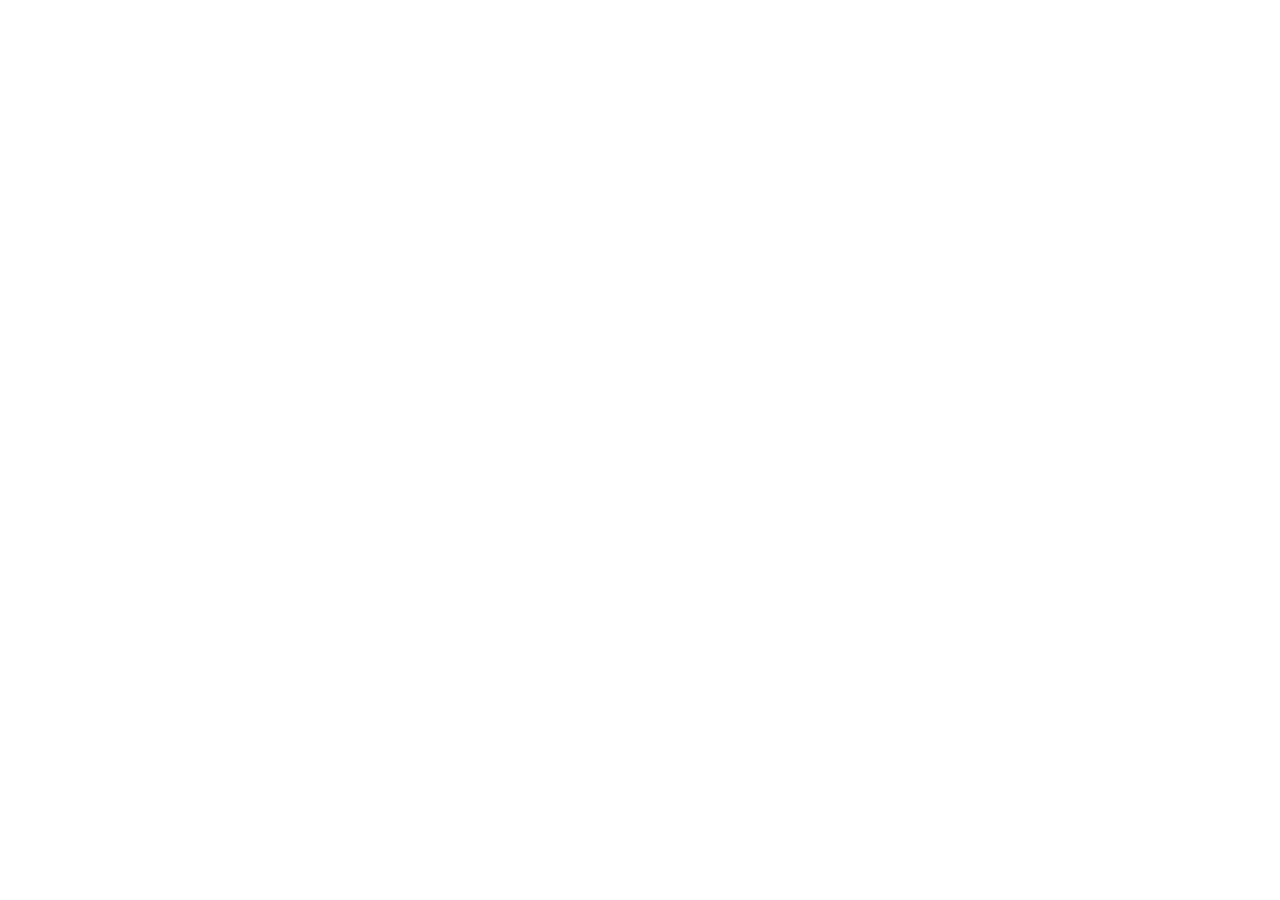
==== index.html @ 9287f6d4 "Init : création du dépôt, arborescence des fichiers et structure HTML de base" ====
<!DOCTYPE html>
<html lang="fr">

<head>
    <meta charset="UTF-8">
    <meta name="viewport" content="width=, initial-scale=1.0">
    <title>AfriConnect Summit 2026</title>
    <link rel="icon" href="images/logo1.png" type="image">
    <link rel="icon" href="images/logo1.png" type="image/png">
</head>

<body>

    <script src="js/main.js"></script>
</body>

</html>
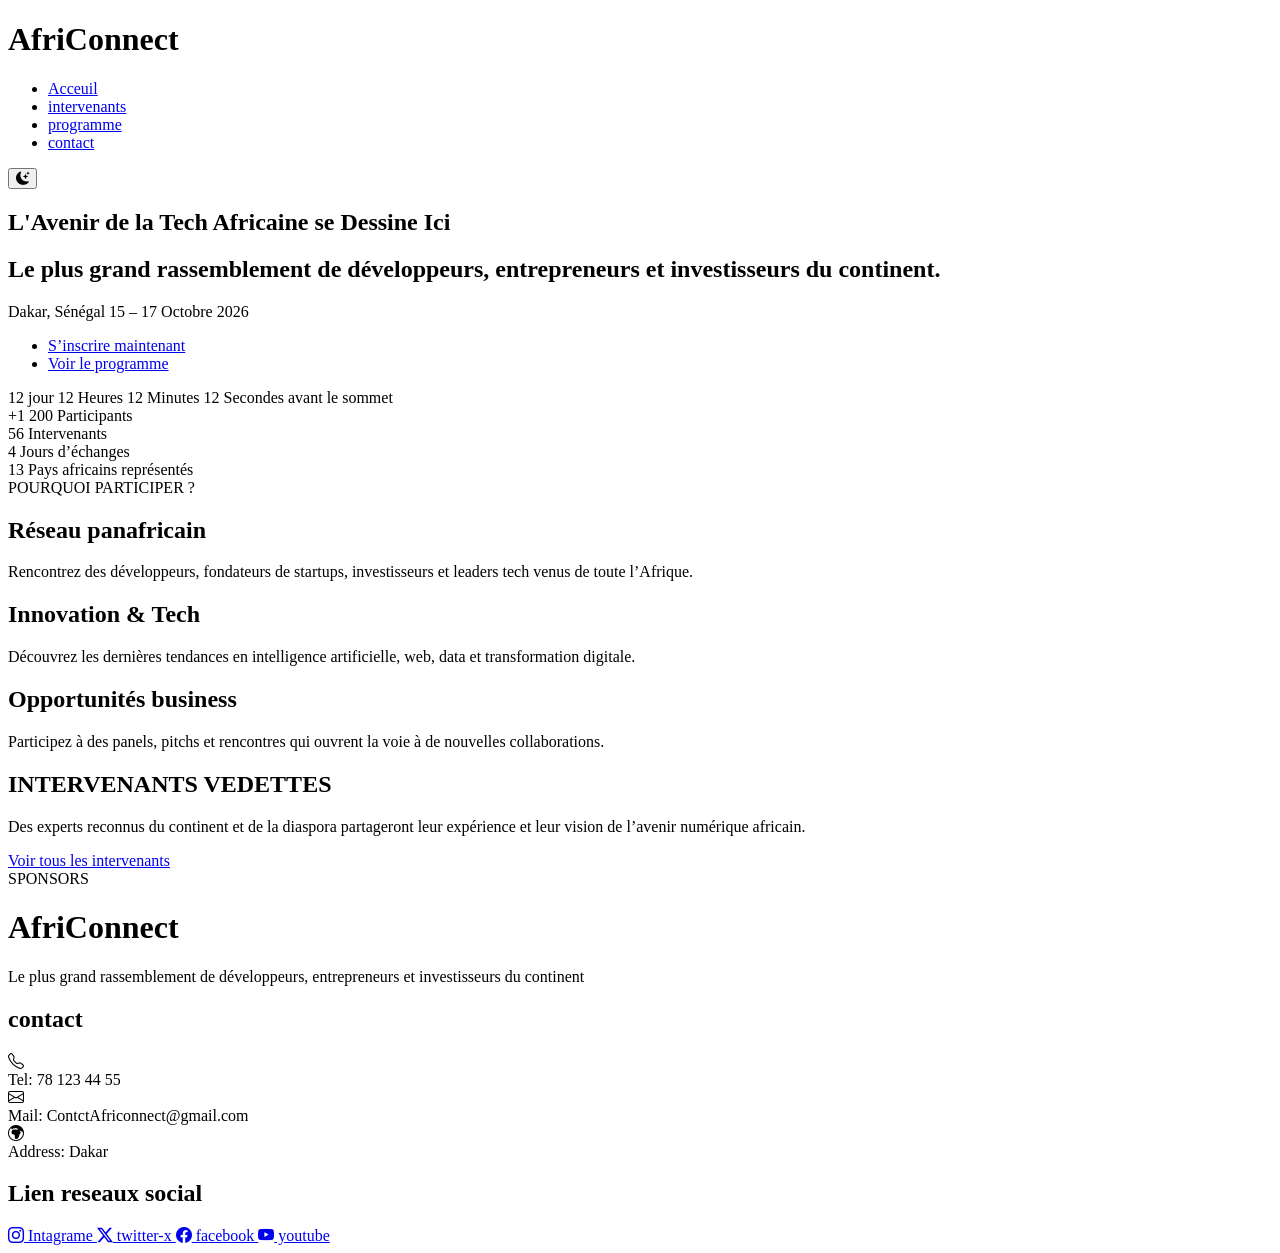
==== commit 4aa90c6f: "Message : HTML : structure complète des 5 pages avec sections et contenu texte" ====
--- a/index.html
+++ b/index.html
@@ -5,11 +5,171 @@
     <meta charset="UTF-8">
     <meta name="viewport" content="width=, initial-scale=1.0">
     <title>AfriConnect Summit 2026</title>
-    <link rel="icon" href="images/logo1.png" type="image">
+    <link rel="stylesheet" href="css/style.css" type="text/css">
     <link rel="icon" href="images/logo1.png" type="image/png">
+    <link rel="stylesheet" href="https://cdn.jsdelivr.net/npm/bootstrap-icons@1.13.1/font/bootstrap-icons.min.css">
 </head>
 
 <body>
+    <header>
+        <h1>AfriConnect</h1>
+        <nav>
+            <ul>
+                <li><a href="#">Acceuil</a></li>
+                <li><a href="intervenants.html">intervenants</a></li>
+                <li><a href="programme.html">programme</a></li>
+                <li><a href="contact.html">contact</a></li>
+            </ul>
+        </nav>
+        <button>
+            <i class="bi bi-moon-stars-fill"></i>
+        </button>
+    </header>
+
+    <main>
+        <section>
+            <h1>L'Avenir de la Tech Africaine se Dessine Ici</h1>
+            <h2>Le plus grand rassemblement de développeurs, entrepreneurs et investisseurs du continent.</h2>
+            <div>
+                <span>Dakar, Sénégal</span>
+                <span>15 – 17 Octobre 2026</span>
+            </div>
+
+            <ul>
+                <li><a href="#">S’inscrire maintenant</a></li>
+                <li><a href="programme.html">Voir le programme</a></li>
+            </ul>
+            <div>
+                <span>12</span> jour
+                <span>12</span> Heures
+                <span>12</span> Minutes
+                <span>12</span> Secondes avant le sommet
+            </div>
+
+            <div>
+                <div>
+                    <span>+1 200</span>
+                    <span>Participants</span>
+                </div>
+                <div>
+                    <span>56</span>
+                    <span>Intervenants</span>
+                </div>
+                <div>
+                    <span>4</span>
+                    <span>Jours d’échanges</span>
+                </div>
+                <div>
+                    <span>13</span>
+                    <span>Pays africains représentés</span>
+                </div>
+            </div>
+        </section>
+
+        <section>
+            <div>
+                <span>POURQUOI PARTICIPER ?</span>
+                <div>
+                    <h2>Réseau panafricain</h2>
+                    <p>
+                        Rencontrez des développeurs, fondateurs de startups, investisseurs et leaders tech venus de
+                        toute l’Afrique.
+                    </p>
+                </div>
+                <div>
+                    <h2>Innovation & Tech</h2>
+                    <p>
+                        Découvrez les dernières tendances en intelligence artificielle, web, data et transformation
+                        digitale.
+                    </p>
+                </div>
+                <div>
+                    <h2>Opportunités business</h2>
+                    <p>
+                        Participez à des panels, pitchs et rencontres qui ouvrent la voie à de nouvelles collaborations.
+                    </p>
+                </div>
+                <div>
+                    <h2>INTERVENANTS VEDETTES</h2>
+                    <p>
+                        Des experts reconnus du continent et de la diaspora partageront leur expérience et leur vision
+                        de l’avenir numérique africain.
+                    </p>
+                </div>
+            </div>
+            <a href="intervenants.html">Voir tous les intervenants</a>
+        </section>
+
+        <section>
+            <div>
+                <span>SPONSORS</span>
+                <div></div>
+                <div></div>
+                <div></div>
+            </div>
+        </section>
+    </main>
+    <footer>
+        <div>
+            <div>
+                <h1>AfriConnect</h1>
+                <p>
+                    Le plus grand rassemblement de développeurs, entrepreneurs et investisseurs du continent
+                </p>
+            </div>
+            <div>
+                <h2>contact</h2>
+                <div>
+                    <div>
+                        <i class="bi bi-telephone"></i>
+                    </div>
+                    <div>
+                        <span>Tel:</span>
+                        <span>78 123 44 55</span>
+                    </div>
+                </div>
+                <div>
+                    <div>
+                        <i class="bi bi-envelope"></i>
+                    </div>
+                    <div>
+                        <span>Mail:</span>
+                        <span>ContctAfriconnect@gmail.com</span>
+                    </div>
+                </div>
+                <div>
+                    <div>
+                        <i class="bi bi-globe-europe-africa"></i>
+                    </div>
+                    <div>
+                        <span>Address:</span>
+                        <span>Dakar</span>
+                    </div>
+                </div>
+            </div>
+            <div>
+                <h2>Lien reseaux social</h2>
+                <div>
+                    <a href="#">
+                        <i class="bi bi-instagram"></i>
+                        Intagrame
+                    </a>
+                    <a href="#">
+                        <i class="bi bi-twitter-x"></i>
+                        twitter-x
+                    </a>
+                    <a href="#">
+                        <i class="bi bi-facebook"></i>
+                        facebook
+                    </a>
+                    <a href="#">
+                        <i class="bi bi-youtube"></i>
+                        youtube
+                    </a>
+                </div>
+            </div>
+        </div>
+    </footer>
 
     <script src="js/main.js"></script>
 </body>
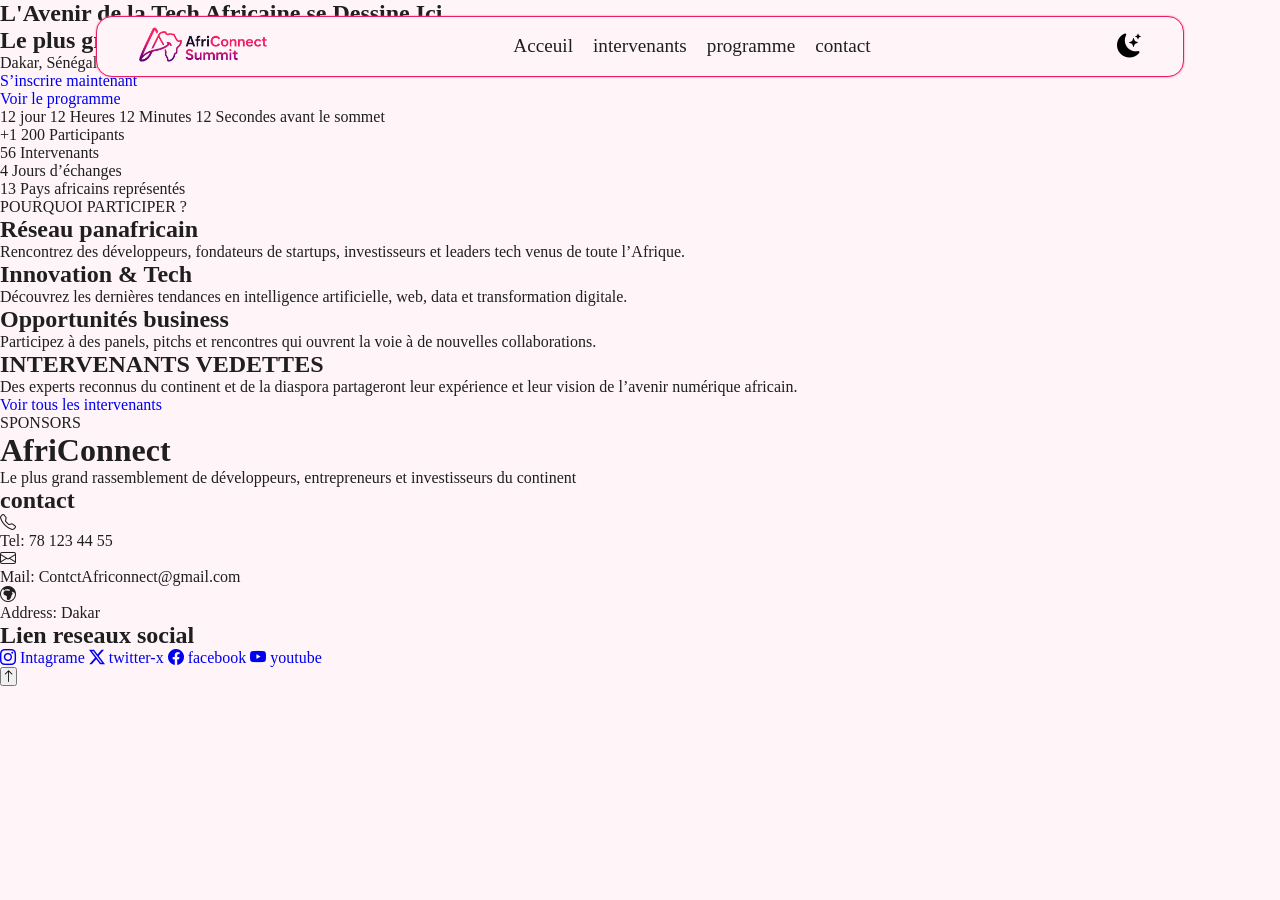
==== commit 74e3d079: "Message : CSS : variables, typographie, layout général et styles de base" ====
--- a/index.html
+++ b/index.html
@@ -12,18 +12,22 @@
 
 <body>
     <header>
-        <h1>AfriConnect</h1>
-        <nav>
-            <ul>
-                <li><a href="#">Acceuil</a></li>
-                <li><a href="intervenants.html">intervenants</a></li>
-                <li><a href="programme.html">programme</a></li>
-                <li><a href="contact.html">contact</a></li>
-            </ul>
-        </nav>
-        <button>
-            <i class="bi bi-moon-stars-fill"></i>
-        </button>
+        <div class="navbar">
+            <a href="#" class="logo">
+                <img src="image/logo1.png" alt="">
+            </a>
+            <nav class="link">
+                <ul>
+                    <li><a href="#">Acceuil</a></li>
+                    <li><a href="intervenants.html">intervenants</a></li>
+                    <li><a href="programme.html">programme</a></li>
+                    <li><a href="contact.html">contact</a></li>
+                </ul>
+            </nav>
+            <button class="brnDark">
+                <i class="bi bi-moon-stars-fill"></i>
+            </button>
+        </div>
     </header>
 
     <main>
@@ -171,6 +175,9 @@
         </div>
     </footer>
 
+    <button>
+        <i class="bi bi-arrow-up"></i>
+    </button>
     <script src="js/main.js"></script>
 </body>
 
--- a/css/style.css
+++ b/css/style.css
@@ -0,0 +1,151 @@
+@import url('https://fonts.googleapis.com/css2?family=Bebas+Neue&family=Roboto:ital,wght@0,100..900;1,100..900&display=swap');
+
+* {
+    margin: 0;
+    padding: 0;
+    box-sizing: border-box;
+}
+
+:root {
+    --font-Titel: "Roboto", sans-serif;
+
+    /* Couleurs principales */
+    --color-primary: #E91E63;
+    --color-primary-dark: #C2185B;
+    --color-primary-light: #FFE4EC;
+
+    /* Accent */
+    --color-accent: #F06292;
+
+    /* Backgrounds */
+    --bg-main: #FFF5F8;
+    --bg-card: #FFFFFF;
+
+    /* Textes */
+    --text-main: #1F1F1F;
+    --text-secondary: #6B7280;
+
+    /* UI */
+    --border-color: #E5E7EB;
+    --btn-primary: #E91E63;
+    --btn-primary-hover: #C2185B;
+
+    --gap: 20px;
+    --padding: 10px;
+    --margin: 10px;
+    --radius: 16px;
+    --radius-sm: 8px;
+    --radius-lg: 24px;
+}
+
+body {
+    background-color: var(--bg-main);
+    color: var(--text-main);
+}
+
+body.dark {
+    /* Couleurs principales */
+    --color-primary-darkMode: #FF4081;
+    --color-primary-dark-darkMode: #D81B60;
+    --color-primary-light-darkMode: #5A1E35;
+
+    /* Accent */
+    --color-accent-darkMode: #F06292;
+
+    /* Backgrounds */
+    --bg-main-darkMode: #0D0A12;
+    --bg-card-darkMode: #16121D;
+
+    /* Textes */
+    --text-main-darkMode: #F9FAFB;
+    --text-secondary-darkMode: #CBD5E1;
+
+    /* UI */
+    --border-color-darkMode: #2A2438;
+    --btn-primary-darkMode: #FF4081;
+    --btn-primary-hover-darkMode: #D81B60;
+}
+
+body.dark .navbar {
+    background-color: var(--bg-main-darkMode);
+    color: var(--text-main-darkMode);
+    border: var(--btn-primary-darkMode);
+}
+
+body.dark li a {
+    color: var(--color-primary-light);
+}
+
+body.dark h1,
+h2,
+h3,
+h4,
+h5 {
+    background-color: var(--bg-main-darkMode);
+}
+
+h1,
+h2,
+h3,
+h4,
+h5 {
+    font-family: var(--font-TitelF);
+}
+
+button {
+    cursor: pointer;
+}
+
+a {
+    text-decoration: none;
+}
+
+li {
+    list-style-type: none;
+
+}
+
+header {
+    display: flex;
+    justify-content: center;
+    align-items: center;
+}
+
+.navbar {
+    background-color: var(--bg-main);
+    display: flex;
+    justify-content: space-between;
+    align-items: center;
+    width: 85vw;
+    padding: var(--margin);
+    border-radius: var(--radius);
+    position: fixed;
+    top: 1em;
+    border: 1px solid var(--btn-primary);
+    box-shadow: 0 0 2px var(--color-accent);
+}
+
+img {
+    width: 10vw;
+}
+
+.link ul {
+    gap: var(--gap);
+    display: flex;
+}
+
+.link a {
+    font-size: 1.2em;
+    color: var(--text-main);
+}
+
+.logo {
+    margin-left: 2rem;
+}
+
+.brnDark {
+    border: none;
+    background: transparent;
+    font-size: 1.5rem;
+    margin-right: 2rem;
+}
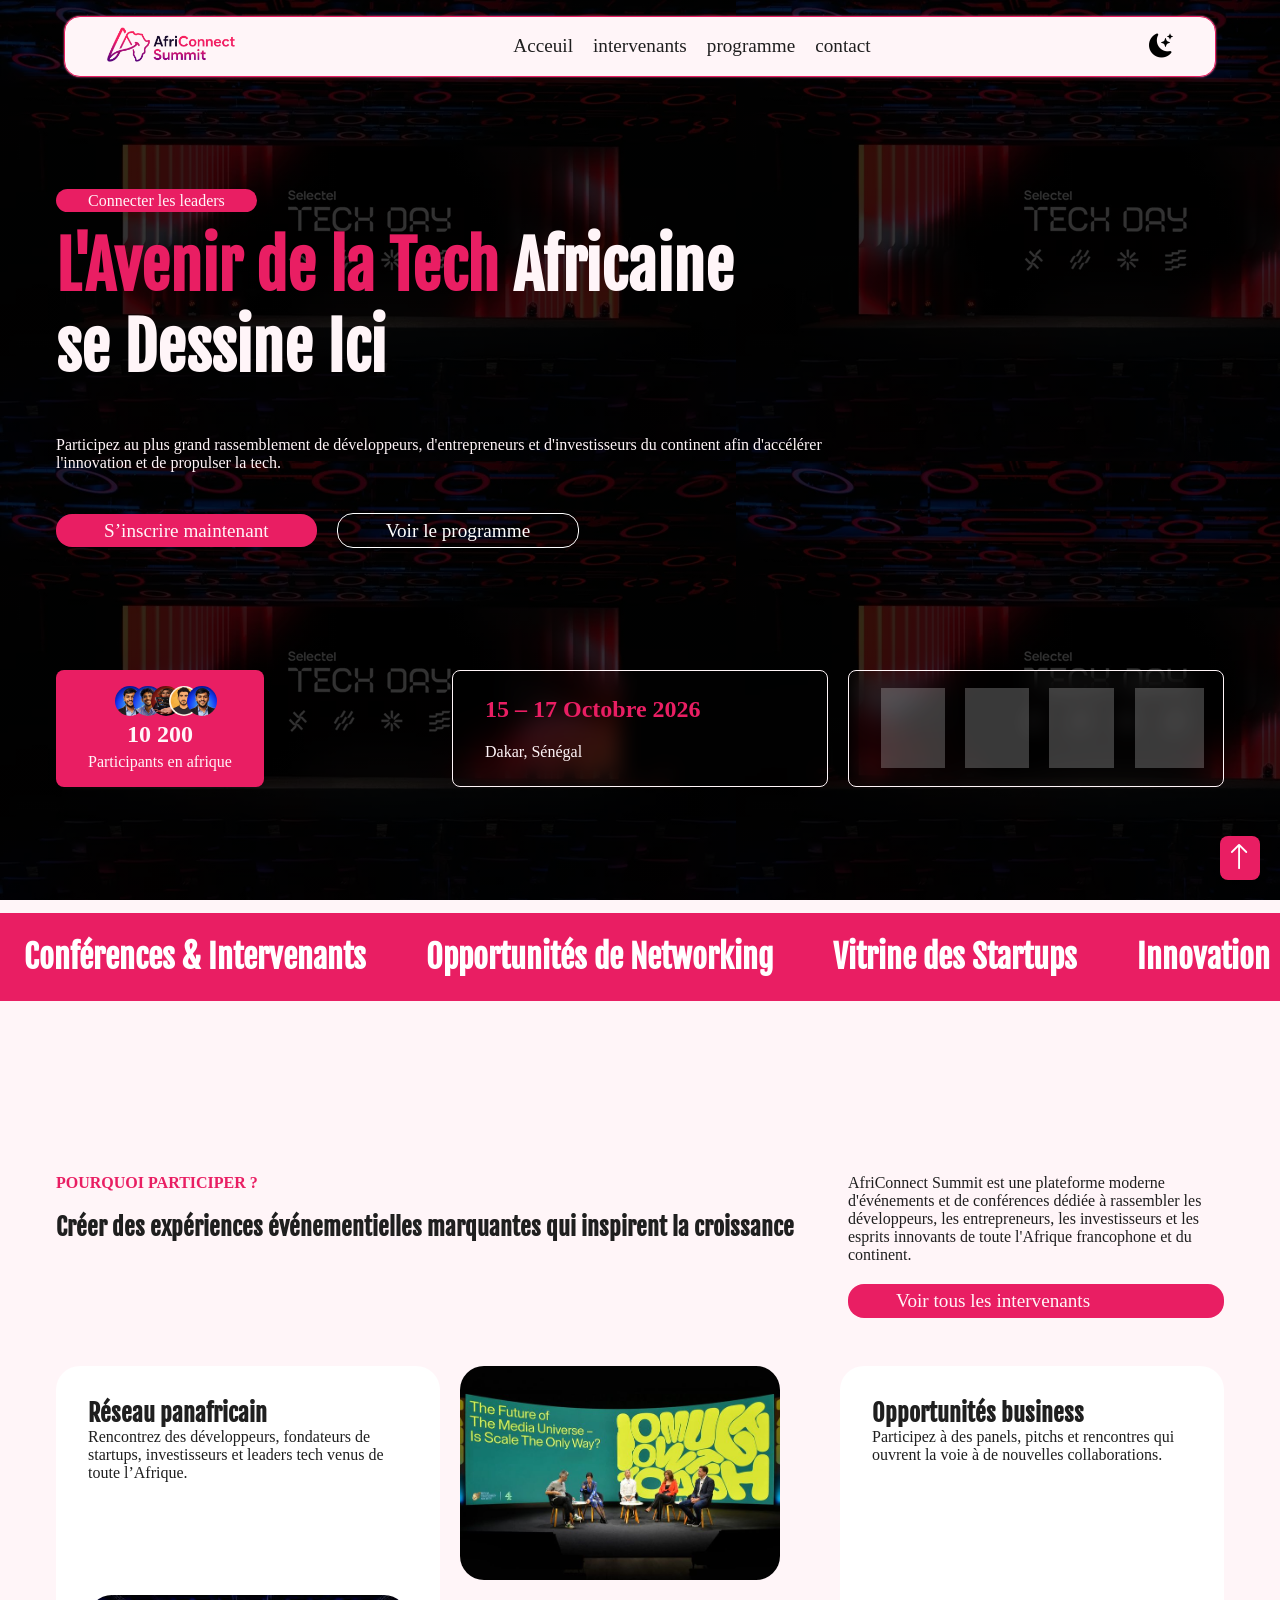
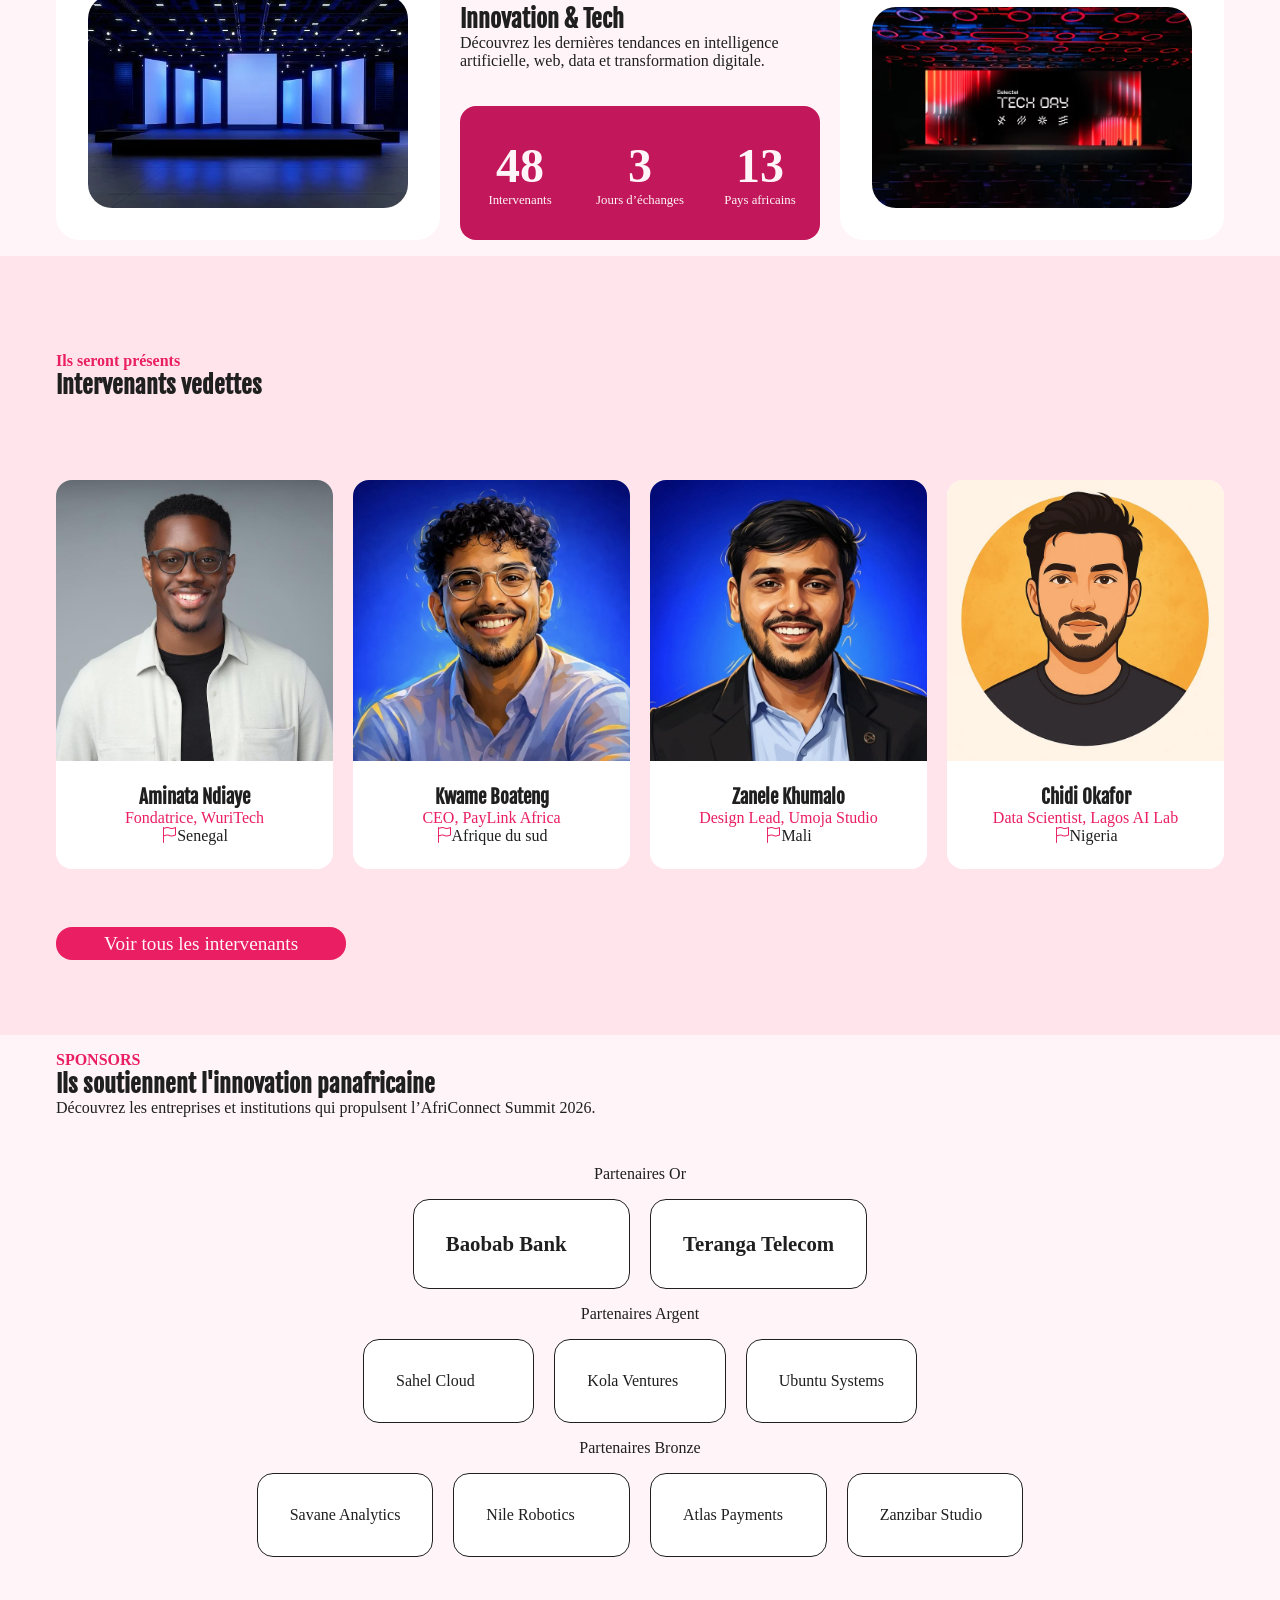
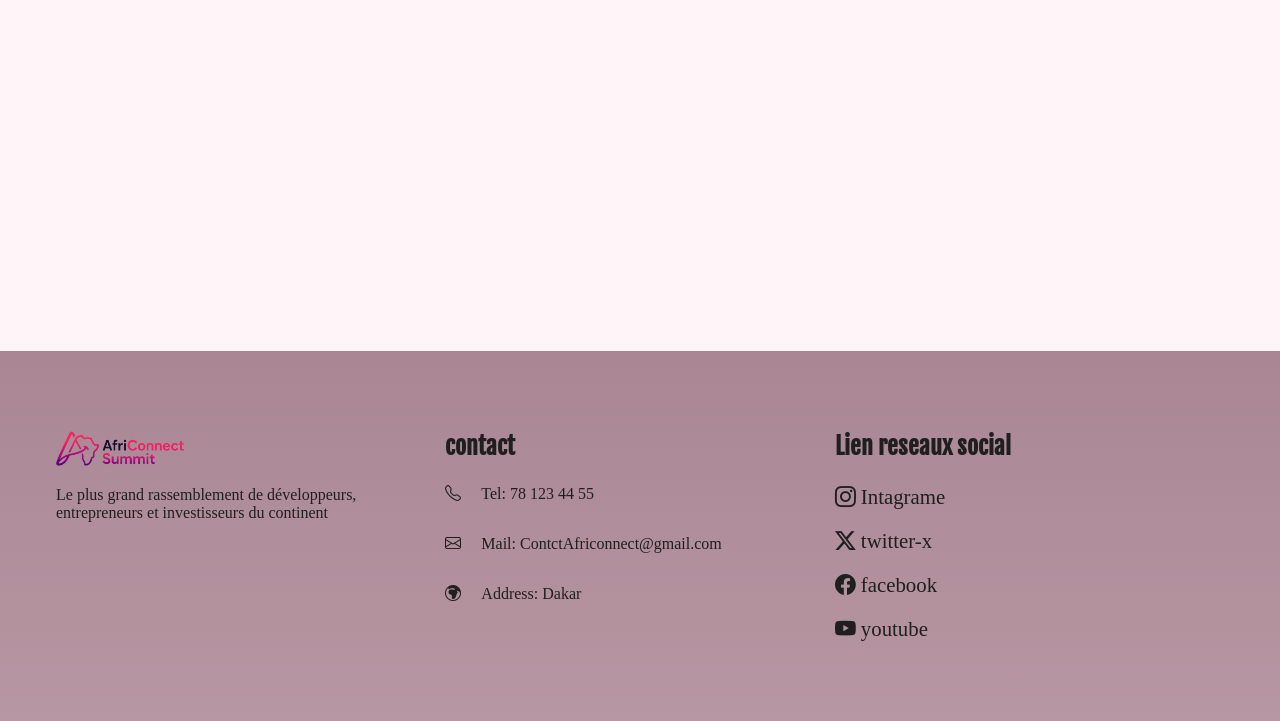
==== commit 2fe946b8: "style: intégration du design Bento Grid sur toutes les pages" ====
--- a/index.html
+++ b/index.html
@@ -31,99 +31,229 @@
     </header>
 
     <main>
+        <section class="hero container">
+            <span class="spanLeaders">Connecter les leaders</span>
+            <h1 class="heroH1"><span class="spanColors">L'Avenir de la Tech</span> Africaine <br> se Dessine Ici</h1>
+            <p>Participez au plus grand rassemblement de développeurs, d'entrepreneurs et d'investisseurs du continent
+                afin d'accélérer <br> l'innovation et de propulser la tech.</p>
+
+            <ul class="btnHero">
+                <li><a href="#" class="btnPrimary">S’inscrire maintenant</a></li>
+                <li><a href="programme.html" class="btnSecondary">Voir le programme</a></li>
+            </ul>
+
+            <div class="compteur">
+                <div class="grid1 comptRebour">
+                    <div class="grid1Span1">
+                        <span class="nbrspan1grid1">12</span>
+                        <span class="grid1spn1lett">jour</span>
+                    </div>
+                    <div class="grid1Span1">
+                        <span class="nbrspan1grid1">12</span>
+                        <span class="grid1spn1lett">Heures</span>
+                    </div>
+                    <div class="grid1Span1">
+                        <span class="nbrspan1grid1">12</span>
+                        <span class="grid1spn1lett">Minutes</span>
+                    </div>
+                    <div class="grid1Span1">
+                        <span class="nbrspan1grid1">12</span>
+                        <span class="grid1spn1lett">Secondes</span>
+                    </div>
+                </div>
+
+                <div class="grid2">
+                    <span class="grid2Span">15 – 17 Octobre 2026</span>
+                    <span>Dakar, Sénégal</span>
+                </div>
+                <div class="grid3">
+                    <div>
+                        <div class="avatar">
+                            <img src="image/avatar1.jpg" alt="avatar1">
+                            <img src="image/avatar2.png" alt="avatar2">
+                            <img src="image/avatar3.jpg" alt="avatar3">
+                            <img src="image/avatar4.webp" alt="avatar4">
+                            <img src="image/avatar1.jpg" alt="avatar1">
+                        </div>
+                        <span class="nbrParticipant">10 200</span>
+                        <span>Participants en afrique</span>
+                    </div>
+                </div>
+            </div>
+        </section>
+        <div class="marque">
+            <div>
+                <h1>Conférences & Intervenants</h1>
+                <h1>Opportunités de Networking</h1>
+                <h1>Vitrine des Startups</h1>
+                <h1>Innovation</h1>
+                <h1>Révolution Digitale</h1>
+                <h1>Partenariats</h1>
+            </div>
+        </div>
+
         <section>
-            <h1>L'Avenir de la Tech Africaine se Dessine Ici</h1>
-            <h2>Le plus grand rassemblement de développeurs, entrepreneurs et investisseurs du continent.</h2>
-            <div>
-                <span>Dakar, Sénégal</span>
-                <span>15 – 17 Octobre 2026</span>
-            </div>
-
-            <ul>
-                <li><a href="#">S’inscrire maintenant</a></li>
-                <li><a href="programme.html">Voir le programme</a></li>
-            </ul>
-            <div>
-                <span>12</span> jour
-                <span>12</span> Heures
-                <span>12</span> Minutes
-                <span>12</span> Secondes avant le sommet
-            </div>
-
-            <div>
-                <div>
-                    <span>+1 200</span>
-                    <span>Participants</span>
-                </div>
-                <div>
-                    <span>56</span>
-                    <span>Intervenants</span>
-                </div>
-                <div>
-                    <span>4</span>
-                    <span>Jours d’échanges</span>
-                </div>
-                <div>
-                    <span>13</span>
-                    <span>Pays africains représentés</span>
+            <div class="container">
+                <div class="sectionPour">
+                    <div class="gridpour1">
+                        <span>POURQUOI PARTICIPER ?</span>
+                        <h1>Créer des expériences
+                            événementielles marquantes qui inspirent la croissance</h1>
+                    </div>
+                    <div class="gridpour2">
+                        <p>AfriConnect Summit est une plateforme moderne d'événements et de conférences dédiée à
+                            rassembler
+                            les développeurs, les entrepreneurs, les investisseurs et les esprits innovants de toute
+                            l'Afrique francophone et du continent.</p>
+                        <a href="intervenants.html" class="btnPrimary">Voir tous les intervenants</a>
+                    </div>
+                </div>
+                <div class="sectionPour2">
+                    <div class="divGrir1">
+                        <div>
+                            <h2>Réseau panafricain</h2>
+                            <p>
+                                Rencontrez des développeurs, fondateurs de startups, investisseurs et leaders tech venus
+                                de
+                                toute l’Afrique.
+                            </p>
+                        </div>
+                        <img src="image/sect1.webp" alt="">
+                    </div>
+                    <div class="divGrir2">
+                        <img src="image/sect2.jpg" alt="">
+                        <div>
+                            <h2>Innovation & Tech</h2>
+                            <p>
+                                Découvrez les dernières tendances en intelligence artificielle, web, data et
+                                transformation
+                                digitale.
+                            </p>
+                        </div>
+                    </div>
+                    <div class="divGrir3">
+                        <div>
+                            <h2>Opportunités business</h2>
+                            <p>
+                                Participez à des panels, pitchs et rencontres qui ouvrent la voie à de nouvelles
+                                collaborations.
+                            </p>
+                        </div>
+                        <img src="image/heroImg.webp" alt="">
+                    </div>
+                    <div class="divGrir4">
+                        <div class="dvgrid4">
+                            <span class="dvgrid4Nbr">48</span>
+                            <span class="dvgrid4Txt">Intervenants</span>
+                        </div>
+                        <div class="dvgrid4">
+                            <span class="dvgrid4Nbr">3</span>
+                            <span class="dvgrid4Txt">Jours d’échanges</span>
+                        </div>
+                        <div class="dvgrid4">
+                            <span class="dvgrid4Nbr">13</span>
+                            <span class="dvgrid4Txt">Pays africains</span>
+                        </div>
+                    </div>
                 </div>
             </div>
         </section>
-
+        <section class="sectionmod1">
+            <div class="container">
+                <div class="sectionPresence">
+                    <span>Ils seront présents</span>
+                    <h1>Intervenants vedettes</h1>
+                    <div>
+                        <div class="sceIntervenant">
+                            <div>
+                                <img src="image/avatar5.jpg" alt="avatar3">
+                            </div>
+                            <h3>Aminata Ndiaye</h3>
+                            <p class="paraIntervene">Fondatrice, WuriTech</p>
+                            <p class="paraIntervene2"><i class="bi bi-flag paraIntervene"></i>Senegal</p>
+                        </div>
+                        <div class="sceIntervenant">
+                            <div>
+                                <img src="image/avatar2.png" alt="avatar2">
+                            </div>
+                            <h3>Kwame Boateng</h3>
+                            <p class="paraIntervene">CEO, PayLink Africa</p>
+                            <p class="paraIntervene2"><i class="bi bi-flag paraIntervene"></i>Afrique du sud</p>
+                        </div>
+                        <div class="sceIntervenant">
+                            <div>
+                                <img src="image/avatar1.jpg" alt="avatar1">
+                            </div>
+                            <h3>Zanele Khumalo</h3>
+                            <p class="paraIntervene">Design Lead, Umoja Studio</p>
+                            <p class="paraIntervenep2"><i class="bi bi-flag paraIntervene"></i>Mali</p>
+                        </div>
+                        <div class="sceIntervenant">
+                            <div>
+                                <img src="image/avatar4.webp" alt="avatar4">
+                            </div>
+                            <h3>Chidi Okafor</h3>
+                            <p class="paraIntervene">Data Scientist, Lagos AI Lab</p>
+                            <p class="paraIntervene2"><i class="bi bi-flag paraIntervene"></i>Nigeria</p>
+                        </div>
+                    </div>
+                </div>
+                <div class="btnIntervenant">
+                    <a href="intervenants.html" class="btnPrimary">Voir tous les intervenants</a>
+                </div>
+            </div>
+        </section>
         <section>
-            <div>
-                <span>POURQUOI PARTICIPER ?</span>
-                <div>
-                    <h2>Réseau panafricain</h2>
+            <div class="container">
+                <div class="sectionSponsors">
+                    <span>SPONSORS</span>
+                    <h1>Ils soutiennent l'innovation panafricaine</h1>
                     <p>
-                        Rencontrez des développeurs, fondateurs de startups, investisseurs et leaders tech venus de
-                        toute l’Afrique.
+                        Découvrez les entreprises et institutions qui propulsent l’AfriConnect Summit 2026.
                     </p>
-                </div>
-                <div>
-                    <h2>Innovation & Tech</h2>
-                    <p>
-                        Découvrez les dernières tendances en intelligence artificielle, web, data et transformation
-                        digitale.
-                    </p>
-                </div>
-                <div>
-                    <h2>Opportunités business</h2>
-                    <p>
-                        Participez à des panels, pitchs et rencontres qui ouvrent la voie à de nouvelles collaborations.
-                    </p>
-                </div>
-                <div>
-                    <h2>INTERVENANTS VEDETTES</h2>
-                    <p>
-                        Des experts reconnus du continent et de la diaspora partageront leur expérience et leur vision
-                        de l’avenir numérique africain.
-                    </p>
-                </div>
-            </div>
-            <a href="intervenants.html">Voir tous les intervenants</a>
-        </section>
-
-        <section>
-            <div>
-                <span>SPONSORS</span>
-                <div></div>
-                <div></div>
-                <div></div>
+                    <div>
+                        <div>
+                            <div class="txtPartenaire">Partenaires Or</div>
+                            <div class="gridPartenaires1">
+                                <div class="divpartenaire1"><span>Baobab Bank</span></div>
+                                <div class="divpartenaire1"><span>Teranga Telecom</span></div>
+                            </div>
+                        </div>
+                        <div>
+                            <div class="txtPartenaire">Partenaires Argent</div>
+                            <div class="gridPartenaires2">
+                                <div class="divpartenaire1"><span>Sahel Cloud</span></div>
+                                <div class="divpartenaire1"><span>Kola Ventures</span></div>
+                                <div class="divpartenaire1"><span>Ubuntu Systems</span></div>
+                            </div>
+                        </div>
+                        <div>
+                            <div class="txtPartenaire">Partenaires Bronze</div>
+                            <div class="gridPartenaires3">
+                                <div class="divpartenaire1"><span>Savane Analytics</span></div>
+                                <div class="divpartenaire1"><span>Nile Robotics</span></div>
+                                <div class="divpartenaire1"><span>Atlas Payments</span></div>
+                                <div class="divpartenaire1"><span>Zanzibar Studio</span></div>
+                            </div>
+                        </div>
+                    </div>
+                </div>
             </div>
         </section>
     </main>
     <footer>
-        <div>
-            <div>
-                <h1>AfriConnect</h1>
+        <div class="container">
+            <div class="fotterLogo">
+                <a href="#" class="logo">
+                    <img src="image/logo1.png" alt="">
+                </a>
                 <p>
                     Le plus grand rassemblement de développeurs, entrepreneurs et investisseurs du continent
                 </p>
             </div>
             <div>
                 <h2>contact</h2>
-                <div>
+                <div class="contfooter">
                     <div>
                         <i class="bi bi-telephone"></i>
                     </div>
@@ -132,7 +262,7 @@
                         <span>78 123 44 55</span>
                     </div>
                 </div>
-                <div>
+                <div class="contfooter">
                     <div>
                         <i class="bi bi-envelope"></i>
                     </div>
@@ -141,7 +271,7 @@
                         <span>ContctAfriconnect@gmail.com</span>
                     </div>
                 </div>
-                <div>
+                <div class="contfooter">
                     <div>
                         <i class="bi bi-globe-europe-africa"></i>
                     </div>
@@ -153,20 +283,20 @@
             </div>
             <div>
                 <h2>Lien reseaux social</h2>
-                <div>
-                    <a href="#">
+                <div class="linkSocial">
+                    <a href="#" class="instagram">
                         <i class="bi bi-instagram"></i>
                         Intagrame
                     </a>
-                    <a href="#">
+                    <a href="#" class="instagram">
                         <i class="bi bi-twitter-x"></i>
                         twitter-x
                     </a>
-                    <a href="#">
+                    <a href="#" class="instagram">
                         <i class="bi bi-facebook"></i>
                         facebook
                     </a>
-                    <a href="#">
+                    <a href="#" class="instagram">
                         <i class="bi bi-youtube"></i>
                         youtube
                     </a>
@@ -175,7 +305,7 @@
         </div>
     </footer>
 
-    <button>
+    <button class="btnremonte">
         <i class="bi bi-arrow-up"></i>
     </button>
     <script src="js/main.js"></script>
--- a/css/style.css
+++ b/css/style.css
@@ -1,4 +1,4 @@
-@import url('https://fonts.googleapis.com/css2?family=Bebas+Neue&family=Roboto:ital,wght@0,100..900;1,100..900&display=swap');
+@import url('https://fonts.googleapis.com/css2?family=Fjalla+One&display=swap');
 
 * {
     margin: 0;
@@ -7,7 +7,7 @@
 }
 
 :root {
-    --font-Titel: "Roboto", sans-serif;
+    --font-Titel: "Fjalla One", sans-serif;
 
     /* Couleurs principales */
     --color-primary: #E91E63;
@@ -89,7 +89,7 @@
 h3,
 h4,
 h5 {
-    font-family: var(--font-TitelF);
+    font-family: var(--font-Titel);
 }
 
 button {
@@ -102,8 +102,11 @@
 
 li {
     list-style-type: none;
-
-}
+}
+
+/* section {
+    min-height: 100vh;
+} */
 
 header {
     display: flex;
@@ -116,13 +119,14 @@
     display: flex;
     justify-content: space-between;
     align-items: center;
-    width: 85vw;
+    width: 90vw;
     padding: var(--margin);
     border-radius: var(--radius);
     position: fixed;
     top: 1em;
     border: 1px solid var(--btn-primary);
     box-shadow: 0 0 2px var(--color-accent);
+    z-index: 1000;
 }
 
 img {
@@ -148,4 +152,723 @@
     background: transparent;
     font-size: 1.5rem;
     margin-right: 2rem;
+}
+
+.container {
+    width: 100%;
+    padding-right: 3.5rem;
+    padding-left: 3.5rem;
+
+}
+
+/* hero */
+.hero {
+    min-height: 100vh;
+    background: linear-gradient(to bottom, rgba(0, 0, 0, 0.8), rgba(0, 0, 0, 0.8)), url(../image/heroImg.webp);
+    padding-top: 12rem;
+    color: var(--bg-main);
+}
+
+.spanLeaders {
+    background-color: var(--btn-primary);
+    color: var(--bg-main);
+    padding-right: 2rem;
+    padding-left: 2rem;
+    padding-top: .2rem;
+    padding-bottom: .2rem;
+    border-radius: var(--radius);
+}
+
+.spanColors {
+    color: var(--btn-primary);
+}
+
+.hero h1 {
+    font-size: 4em;
+    padding-top: 1rem;
+}
+
+.hero p {
+    /* font-size: 1.2em; */
+    padding-top: 3rem;
+    padding-bottom: 3rem;
+}
+
+.btnHero {
+    display: flex;
+    gap: var(--gap);
+    padding-bottom: 2em;
+}
+
+.btnPrimary {
+    color: var(--bg-main);
+    background-color: var(--btn-primary);
+    border-radius: var(--radius);
+    font-size: 1.2em;
+    padding-right: 3rem;
+    padding-left: 3rem;
+    padding-top: .4rem;
+    padding-bottom: .4rem;
+}
+
+.btnSecondary {
+    color: var(--bg-card);
+    border: 1px solid var(--bg-card);
+    border-radius: var(--radius);
+    font-size: 1.2em;
+    padding-right: 3rem;
+    padding-left: 3rem;
+    padding-top: .4rem;
+    padding-bottom: .4rem;
+}
+
+.compteur {
+    padding-top: 6em;
+    padding-bottom: 2em;
+    gap: var(--gap);
+    display: grid;
+    grid-template-columns: repeat(3, 1fr);
+    grid-template-areas:
+        "grid3 grid2 grid1"
+    ;
+}
+
+.grid1 {
+    grid-area: grid1;
+    display: flex;
+    align-items: center;
+
+    gap: var(--gap);
+    backdrop-filter: blur(10px);
+    border: .5px solid var(--bg-main);
+    padding-left: 2em;
+    border-radius: var(--radius-sm);
+}
+
+.grid1Span1 {
+    display: flex;
+    flex-direction: column;
+    justify-content: center;
+    align-items: center;
+    padding: 1em;
+    font-weight: bold;
+    background-color: #ffffff39;
+    border-radius: var(--radius-sm);
+    backdrop-filter: blur(30px);
+}
+
+.nbrspan1grid1 {
+    font-size: 2em;
+}
+
+.grid1spn1lett {
+    font-size: .6em;
+}
+
+.grid2 {
+    grid-area: grid2;
+    display: flex;
+    flex-direction: column;
+    justify-content: center;
+    gap: var(--gap);
+    backdrop-filter: blur(10px);
+    border: .5px solid var(--bg-main);
+    padding-left: 2em;
+    border-radius: var(--radius-sm);
+}
+
+.grid2Span {
+    font-weight: bold;
+    color: var(--btn-primary);
+    font-size: 1.5em;
+}
+
+.grid3 {
+    grid-area: grid3;
+    display: flex;
+}
+
+.grid3>div {
+    display: flex;
+    flex-direction: column;
+    align-items: center;
+    background-color: var(--color-primary);
+    border-radius: var(--radius-sm);
+    padding: 1em;
+    padding-right: 2em;
+    padding-left: 2em;
+}
+
+.avatar {
+    display: flex;
+}
+
+.avatar img {
+    width: 30px;
+    height: 30px;
+    border-radius: 50%;
+    margin-right: -12px;
+}
+
+.nbrParticipant {
+    font-weight: bold;
+    padding: 0.2em;
+    font-size: 1.5em;
+}
+
+/* =========section marque =========== */
+.marque {
+    overflow: hidden;
+    background-color: var(--btn-primary);
+    margin-top: .8em;
+    margin-bottom: .8em;
+    padding: 1.5em;
+}
+
+.marque>div {
+    display: flex;
+    gap: 60px;
+    width: max-content;
+    color: var(--bg-card);
+}
+
+/* =========section PARTICIPER=========== */
+.sectionPour span {
+    color: var(--btn-primary);
+    font-weight: bold;
+}
+
+.sectionPour {
+    display: grid;
+    gap: var(--gap);
+    padding-top: 10em;
+    grid-template-columns: repeat(3, 1fr);
+    grid-template-areas:
+        "gridpour1 gridpour1 gridpour2"
+    ;
+}
+
+.gridpour1 {
+    grid-area: gridpour1;
+    display: flex;
+    flex-direction: column;
+    gap: var(--gap);
+}
+
+.gridpour2 {
+    grid-area: gridpour2;
+    display: flex;
+    flex-direction: column;
+    gap: var(--gap);
+}
+
+.sectionPour2 {
+    display: grid;
+    margin-top: 3rem;
+    grid-template-columns: repeat(3, 1fr);
+    gap: var(--gap);
+    grid-template-areas:
+        "divGrir1 divGrir2 divGrir3"
+        "divGrir1 divGrir4 divGrir3"
+    ;
+}
+
+.divGrir1 {
+    grid-area: divGrir1;
+    background-color: var(--bg-card);
+    display: flex;
+    flex-direction: column;
+    justify-content: space-between;
+    padding: 2em;
+    border-radius: var(--radius-lg);
+}
+
+.divGrir2 {
+    grid-area: divGrir2;
+    display: flex;
+    flex-direction: column;
+    justify-content: space-between;
+}
+
+.divGrir2 p {
+    padding-bottom: 1em;
+}
+
+.divGrir2 h2 {
+    padding-top: 1em;
+}
+
+.divGrir3 {
+    grid-area: divGrir3;
+    background-color: var(--bg-card);
+    padding: 2em;
+    border-radius: var(--radius-lg);
+    display: flex;
+    flex-direction: column;
+    justify-content: space-between;
+}
+
+.divGrir4 {
+    grid-area: divGrir4;
+    display: grid;
+    grid-template-columns: repeat(3, 1fr);
+    border-radius: var(--radius);
+    background-color: var(--color-primary-dark);
+    color: var(--bg-main);
+    padding-top: 2em;
+    padding-bottom: 2em;
+}
+
+.sectionPour2 img {
+    width: 25vw;
+    border-radius: var(--radius-lg);
+}
+
+.dvgrid4 {
+    display: flex;
+    flex-direction: column;
+    justify-content: center;
+    align-items: center;
+}
+
+.dvgrid4Nbr {
+    font-weight: bold;
+    font-size: 3em;
+}
+
+.dvgrid4Txt {
+    font-size: .8em;
+}
+
+/* sectionSponsors */
+.sectionmod1 {
+    background-color: var(--color-primary-light);
+    padding-top: 1em;
+    padding-bottom: 1em;
+    margin-top: 1em;
+    margin-bottom: 1em;
+}
+
+.sectionPresence {
+    padding-top: 5em;
+}
+
+.sectionPresence span {
+    color: var(--btn-primary);
+    font-weight: bold;
+}
+
+.sectionPresence>div {
+    display: grid;
+    grid-template-columns: repeat(4, 1fr);
+    gap: var(--gap);
+    padding-top: 5em;
+}
+
+.sceIntervenant img {
+    height: 100%;
+    width: 100%;
+    object-fit: cover;
+    padding-bottom: 1.5em;
+    border-radius: var(--radius);
+}
+
+.sceIntervenant {
+    background-color: var(--bg-card);
+    border-radius: var(--radius);
+    display: flex;
+    flex-direction: column;
+    align-items: center;
+}
+
+.paraIntervene {
+    color: var(--btn-primary);
+}
+
+.paraIntervene2 {
+    padding-bottom: 1.5em;
+}
+
+.btnIntervenant {
+    /* display: flex;
+    justify-content: center; */
+    margin-top: 4em;
+    margin-bottom: 4em;
+}
+
+/* ==========sponsor============= */
+.sectionSponsors {
+    min-height: 100vh;
+}
+
+.sectionSponsors>span {
+    color: var(--btn-primary);
+    font-weight: bold;
+}
+
+.sectionSponsors>div {
+    padding-top: 2em;
+    display: flex;
+    flex-direction: column;
+    align-items: center;
+    justify-content: center;
+}
+
+.txtPartenaire {
+    text-align: center;
+    padding: 1em;
+}
+
+.gridPartenaires1 {
+    display: grid;
+    gap: var(--gap);
+    grid-template-columns: repeat(2, 1fr);
+}
+
+.gridPartenaires1 span {
+    font-size: 1.3em;
+    font-weight: bold;
+}
+
+.gridPartenaires2 {
+    display: grid;
+    gap: var(--gap);
+    grid-template-columns: repeat(3, 1fr);
+}
+
+.gridPartenaires3 {
+    display: grid;
+    gap: var(--gap);
+    grid-template-columns: repeat(4, 1fr);
+}
+
+.divpartenaire1 {
+    background-color: var(--bg-card);
+    padding: 2em;
+    border: 1px solid var(--text-main);
+    border-radius: var(--radius);
+}
+
+/* ================================
+=============intervenant=========== 
+===================================*/
+.heroInert {
+    padding-top: 12rem;
+}
+
+.heroInert h1 {
+    padding-top: 1em;
+}
+
+.btnsearch {
+    padding-bottom: 5em;
+}
+
+.btnsearch button {
+    padding: .8em;
+    border-radius: var(--radius-sm);
+    background-color: transparent;
+    color: var(--btn-primary);
+    border: 1px solid var(--btn-primary);
+    margin-top: 5em;
+}
+
+.allIntervenants {
+    display: grid;
+    grid-template-columns: repeat(3, 1fr);
+    gap: var(--gap);
+    padding-bottom: 4em;
+}
+
+/* ======================================
+===========page contact==================
+========================================= */
+.heroConatact {
+    padding-top: 12rem;
+    /* border-bottom: 2px solid var(--text-main); */
+    padding-bottom: 5em;
+}
+
+.sectionContact {
+    display: grid;
+    grid-template-columns: repeat(2, 1fr);
+    gap: 3em;
+    min-height: 100vh;
+    padding-top: 5em;
+    padding-bottom: 10em;
+}
+
+.heroConatact h1 {
+    padding-top: 1em;
+}
+
+.sectContact {
+    display: flex;
+    flex-direction: column;
+}
+
+input,
+select {
+    padding: 0.5em;
+    font-size: 1em;
+    outline: none;
+    border-radius: var(--radius-sm);
+    border: 1px solid var(--btn-primary);
+}
+
+textarea {
+    padding: 0.5em;
+    font-size: 1em;
+    height: 20vh;
+    border-radius: var(--radius-sm);
+    border: 1px solid var(--btn-primary);
+}
+
+form {
+    /* padding-top: 1em; */
+    background-color: var(--bg-card);
+    padding: 2em;
+    border-radius: var(--radius);
+}
+
+label {
+    padding-bottom: 0.5em;
+    padding-top: 1em;
+}
+
+.btnSendInscription button {
+    margin-top: 1em;
+    padding: 1em;
+    width: 100%;
+    border-radius: var(--radius);
+    color: var(--bg-card);
+    font-weight: bold;
+    background-color: var(--text-main);
+    border: none;
+}
+
+.adr {
+    display: flex;
+    align-items: center;
+    gap: var(--gap);
+}
+
+.adr i {
+    font-size: 1.5em;
+    color: var(--color-accent);
+    background-color: var(--bg-card);
+    padding: .5rem;
+    border-radius: var(--radius-sm);
+}
+
+.adr strong {
+    font-size: 1.4em;
+}
+
+.parAdr {
+    display: flex;
+    flex-direction: column;
+    justify-content: space-between;
+}
+
+iframe {
+    border-radius: var(--radius-sm);
+}
+
+.faq h2 {
+    padding-bottom: 1em;
+}
+
+.faq {
+    padding-bottom: 4em;
+}
+
+/* ===============================
+==============programe============
+================================== */
+.heroProg {
+    padding-top: 12rem;
+    padding-bottom: 5em;
+}
+
+.heroProg>h1 {
+    padding-top: 1em;
+}
+
+.btnpro>button {
+    background-color: transparent;
+    border-radius: var(--radius);
+    font-weight: bold;
+    border: 1px solid gray;
+    padding-top: .7em;
+    padding-bottom: .7em;
+    padding-right: 3em;
+    padding-left: 3em;
+}
+
+.sectionThema {
+    display: flex;
+    flex-direction: column;
+    justify-content: center;
+    min-height: 100vh;
+    padding-bottom: 4rem;
+}
+
+.sectionThema>span {
+    color: var(--btn-primary);
+    font-weight: bold;
+    padding-bottom: 3rem;
+}
+
+.sectionThema>div {
+    display: grid;
+    grid-template-columns: repeat(3, 1fr);
+    gap: var(--gap);
+    grid-template-areas:
+        "gridThem1 gridThem1 gridThem2"
+        "gridThem3 gridThem4 gridThem4"
+    ;
+}
+
+.gridThem1 {
+    grid-area: gridThem1;
+    background-color: var(--bg-card);
+    border-radius: var(--radius);
+    padding: 3em;
+}
+
+.gridThem2 {
+    grid-area: gridThem2;
+    background-color: var(--bg-card);
+    border-radius: var(--radius);
+    padding: 3em;
+}
+
+.gridThem3 {
+    grid-area: gridThem3;
+    background-color: var(--bg-card);
+    border-radius: var(--radius);
+    padding: 3em;
+}
+
+.gridThem4 {
+    grid-area: gridThem4;
+    background-color: var(--bg-card);
+    border-radius: var(--radius);
+    padding: 3em;
+}
+
+.gridThem>h2 {
+    padding-top: 1em;
+    padding-bottom: 1em;
+}
+
+.iconethema {
+    font-size: 2em;
+    padding: .5rem;
+    color: var(--text);
+    border-radius: var(--radius-sm);
+    background: linear-gradient(to bottom, #c2185c61, #c2185caf);
+}
+.tab{
+    min-height: 100vh;
+    padding-top: 3em;
+}
+table{
+    width: 100%;
+    height: 100%;
+    box-shadow: 0 0 5px #0D0A12;
+    border-collapse: collapse;
+
+}
+table thead{
+    background-color: var(--color-accent);
+}
+table thead th{
+    padding-top:1em;
+    padding-bottom:1em ;
+    padding-left: 2em;
+    text-align: left;
+    font-weight: bold;
+    color: var(--bg-card);
+    font-size: larger;
+}
+
+table tbody td{
+    padding: 2em;
+    font-weight: bold;
+}
+
+.tr1{
+    background-color: #f0629129;
+}
+.tr2{
+    background-color: #f06291a6;
+}
+
+
+
+
+
+
+
+
+
+
+
+
+
+
+
+/* =============footer ============ */
+footer {
+    background: linear-gradient(to bottom, #5a1e3584, #5a1e3570);
+    padding-top: 5em;
+    padding-bottom: 5em;
+}
+
+footer>div {
+    display: grid;
+    grid-template-columns: repeat(3, 1fr);
+}
+
+footer h2 {
+    padding-bottom: 1em;
+}
+
+.fotterLogo a {
+    margin-left: 0;
+}
+
+.fotterLogo p {
+    margin-top: 1em;
+}
+
+.linkSocial {
+    display: flex;
+    flex-direction: column;
+    gap: var(--gap);
+}
+
+.contfooter {
+    display: flex;
+    padding-bottom: 2em;
+    gap: var(--gap);
+}
+
+.instagram {
+    color: var(--text-main);
+    font-size: 1.3em;
+}
+
+.btnremonte {
+    background-color: var(--btn-primary);
+    border-radius: var(--radius-sm);
+    padding: .2em;
+    color: var(--bg-card);
+    border: none;
+    font-size: 1.8em;
+    position: fixed;
+    bottom: 20px;
+    right: 20px;
 }
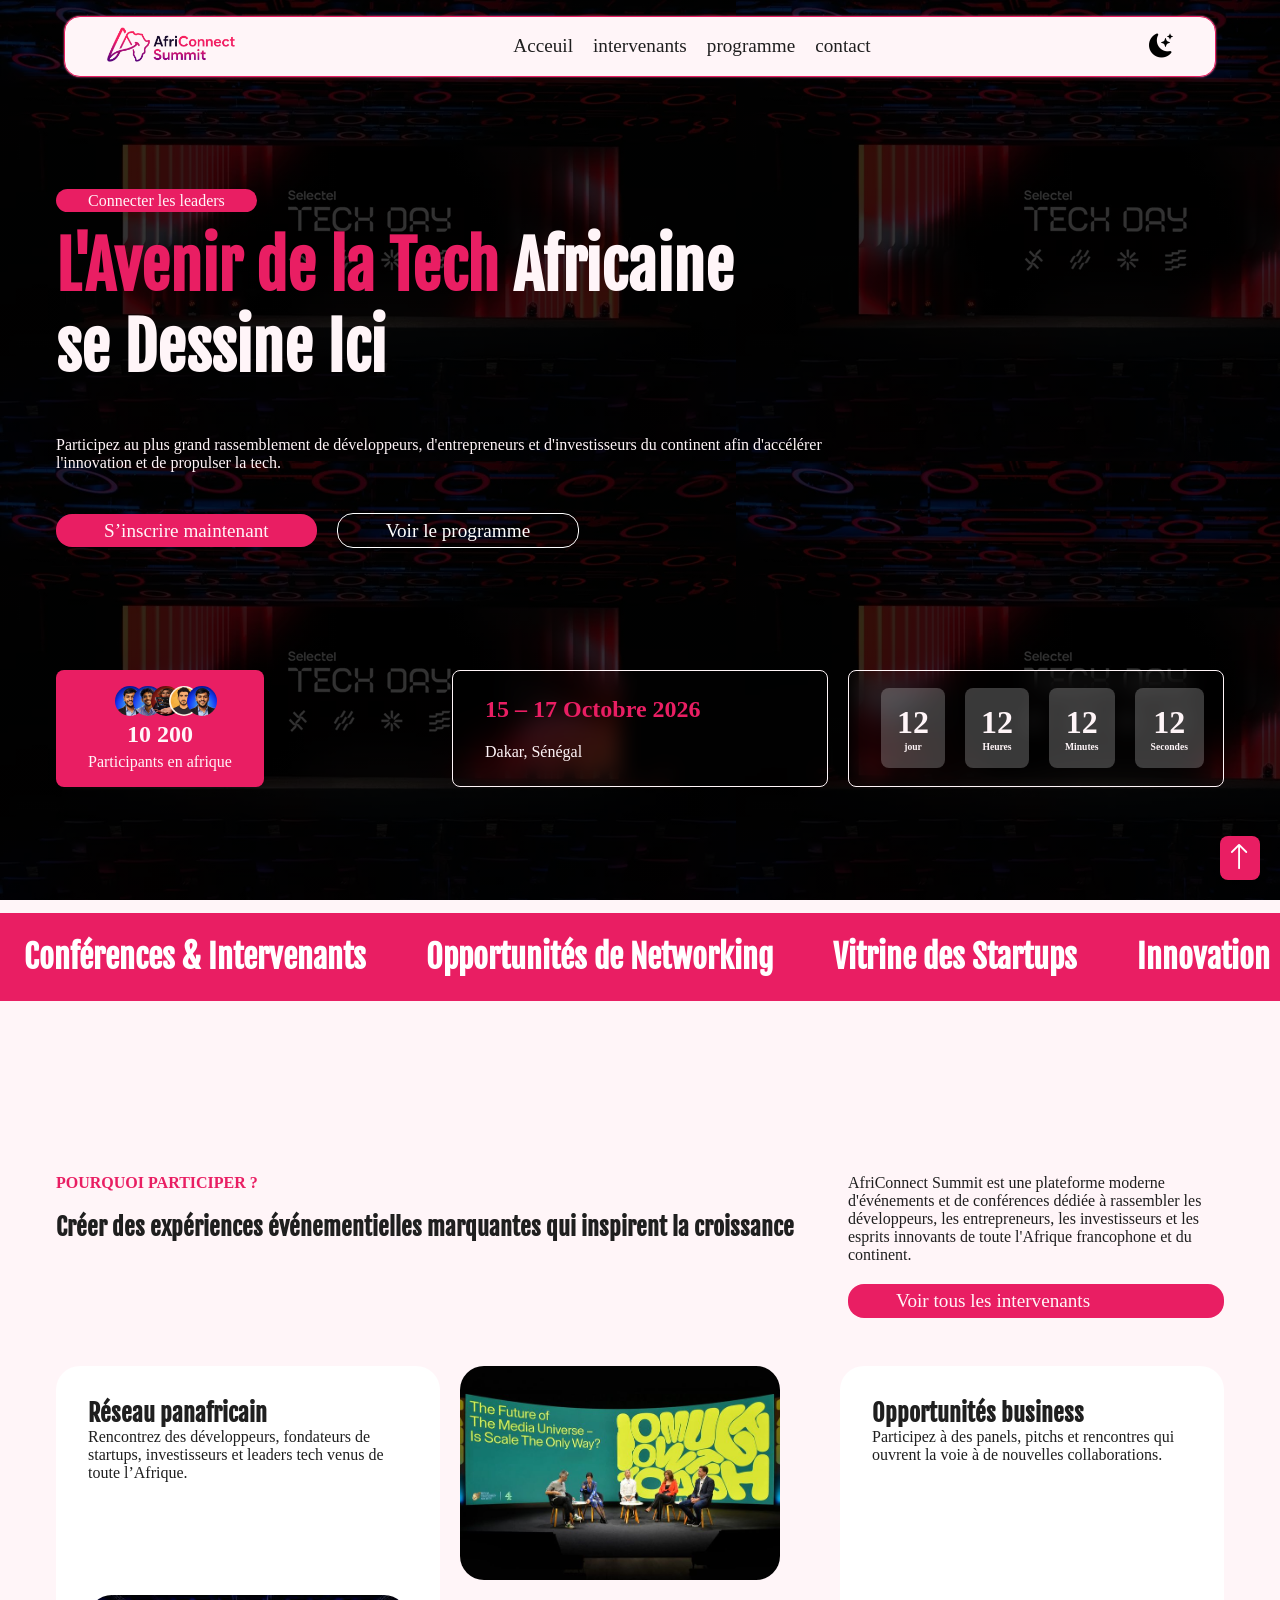
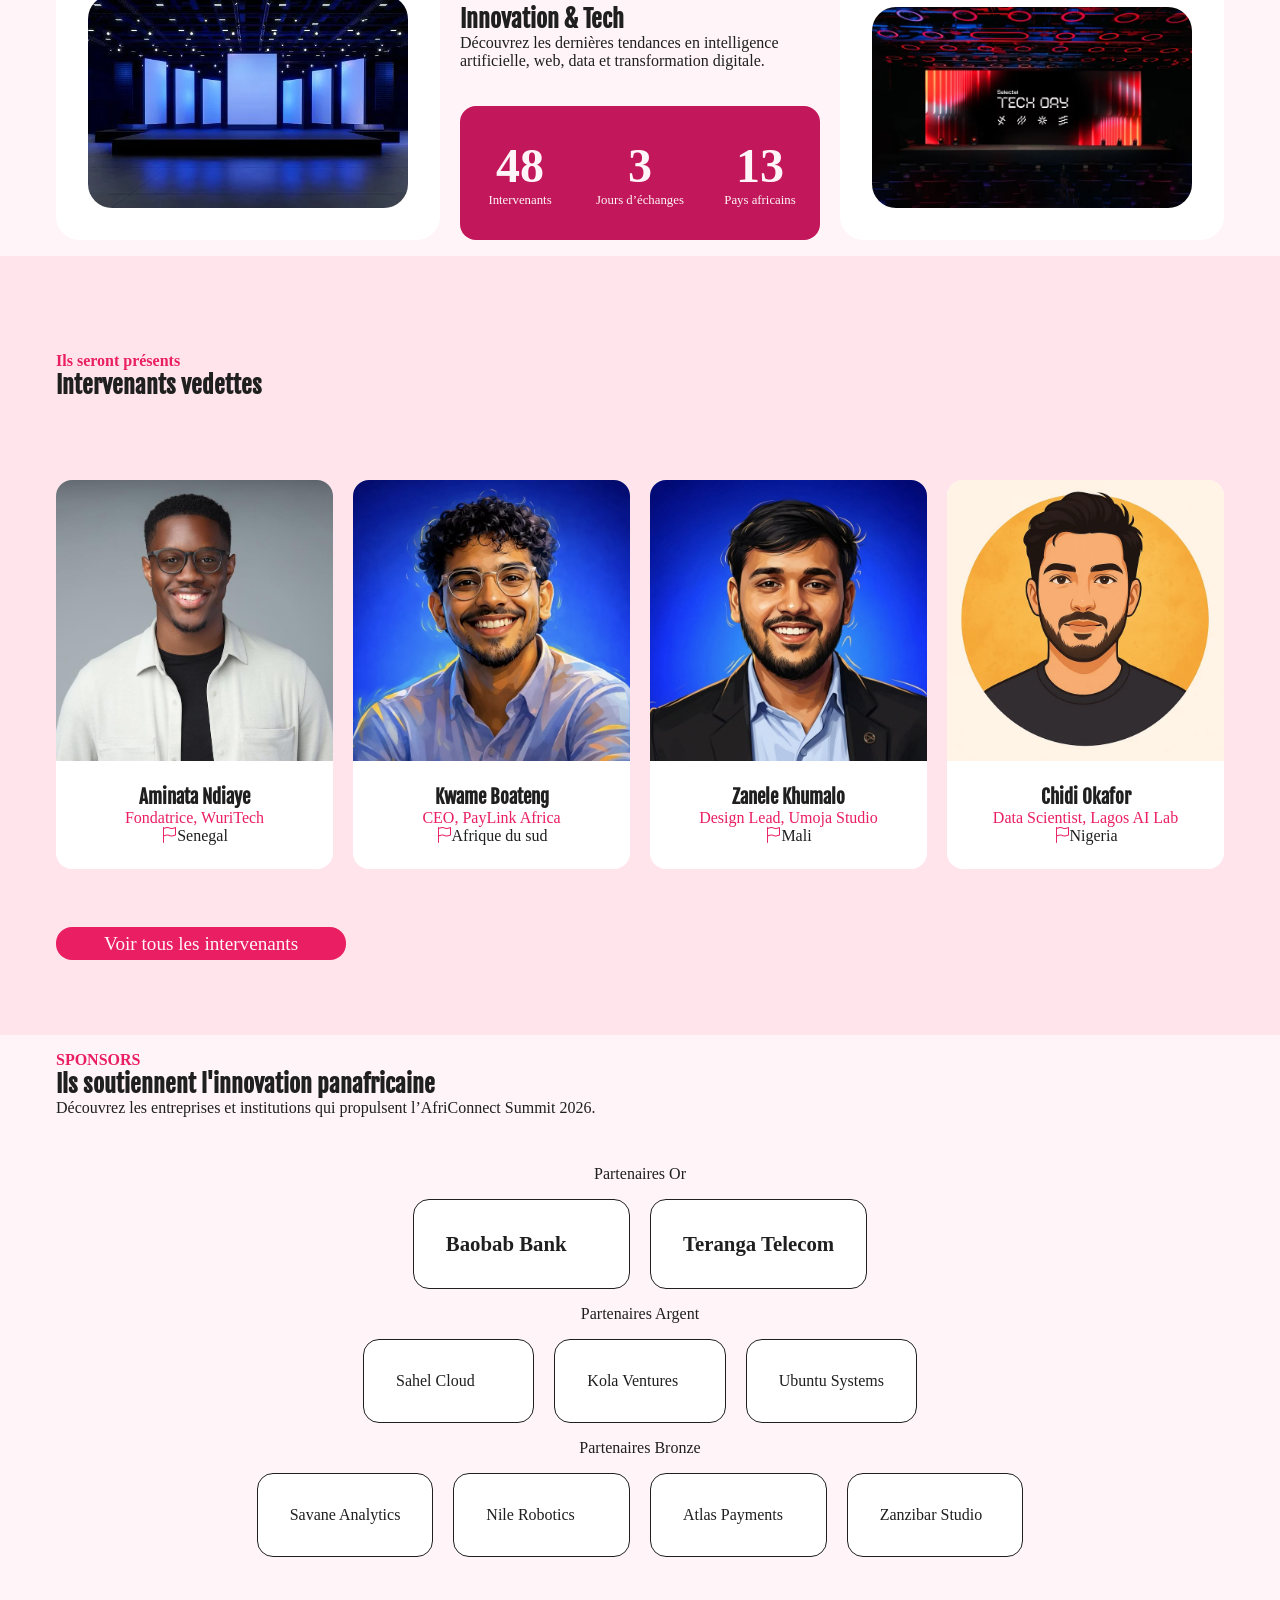
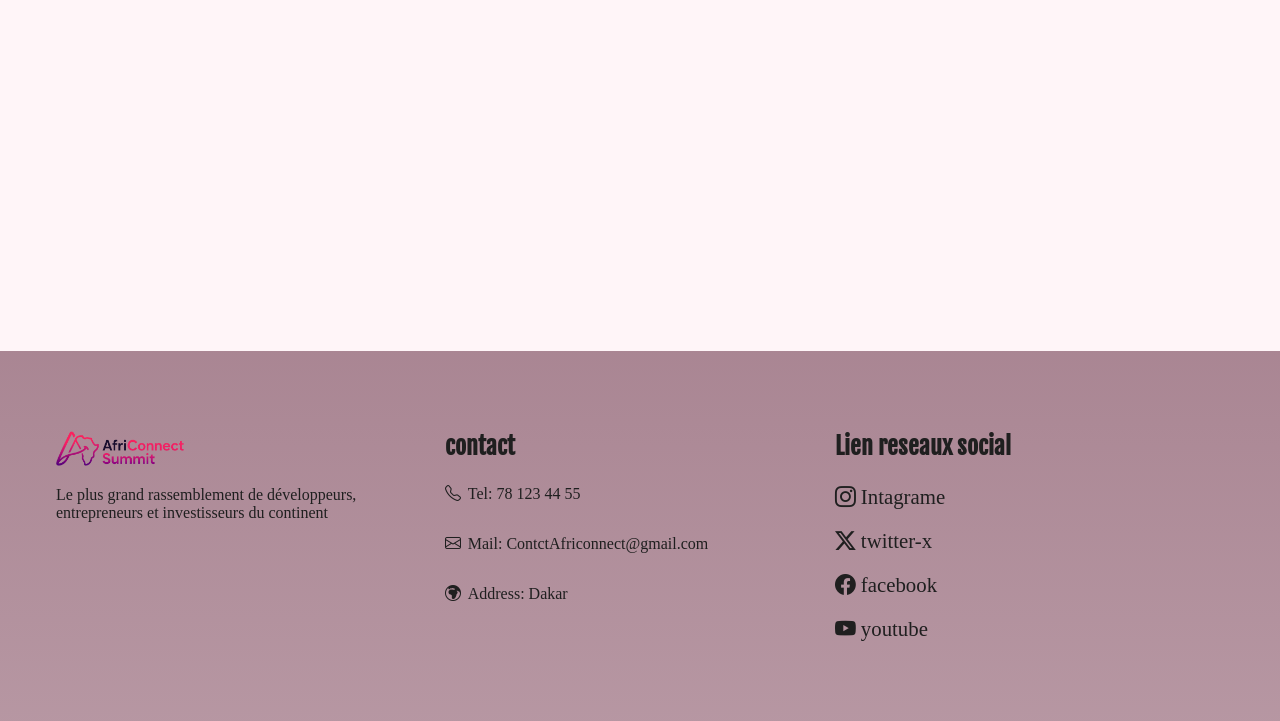
==== commit 1d726151: "message : style css: rendre les pages responsive (mobile et tablette) avec des media queries" ====
--- a/index.html
+++ b/index.html
@@ -3,7 +3,7 @@
 
 <head>
     <meta charset="UTF-8">
-    <meta name="viewport" content="width=, initial-scale=1.0">
+    <meta name="viewport" content="width=device-width, initial-scale=1.0">
     <title>AfriConnect Summit 2026</title>
     <link rel="stylesheet" href="css/style.css" type="text/css">
     <link rel="icon" href="images/logo1.png" type="image/png">
@@ -24,9 +24,14 @@
                     <li><a href="contact.html">contact</a></li>
                 </ul>
             </nav>
-            <button class="brnDark">
-                <i class="bi bi-moon-stars-fill"></i>
-            </button>
+            <div class="btnNavbar">
+                <button class="brnDark">
+                    <i class="bi bi-moon-stars-fill"></i>
+                </button>
+                <button class="burger">
+                    <i class="bi bi-list"></i>
+                </button>
+            </div>
         </div>
     </header>
 
@@ -105,7 +110,7 @@
                             rassembler
                             les développeurs, les entrepreneurs, les investisseurs et les esprits innovants de toute
                             l'Afrique francophone et du continent.</p>
-                        <a href="intervenants.html" class="btnPrimary">Voir tous les intervenants</a>
+                        <a href="intervenants.html" class="btnPrimary btnsecm">Voir tous les intervenants</a>
                     </div>
                 </div>
                 <div class="sectionPour2">
@@ -148,7 +153,7 @@
                         </div>
                         <div class="dvgrid4">
                             <span class="dvgrid4Nbr">3</span>
-                            <span class="dvgrid4Txt">Jours d’échanges</span>
+                            <span class="dvgrid4Txt dvgrid4Txt2">Jours d’échanges</span>
                         </div>
                         <div class="dvgrid4">
                             <span class="dvgrid4Nbr">13</span>
@@ -207,7 +212,7 @@
             <div class="container">
                 <div class="sectionSponsors">
                     <span>SPONSORS</span>
-                    <h1>Ils soutiennent l'innovation panafricaine</h1>
+                    <h2>Ils soutiennent l'innovation panafricaine</h2>
                     <p>
                         Découvrez les entreprises et institutions qui propulsent l’AfriConnect Summit 2026.
                     </p>
--- a/css/style.css
+++ b/css/style.css
@@ -92,6 +92,22 @@
     font-family: var(--font-Titel);
 }
 
+/* h1 {
+    font-size: clamp(2rem, 4.5vw, 4rem);
+}
+
+h2 {
+    font-size: clamp(1.5rem, 3vw, 3.5rem);
+}
+
+h3 {
+    font-size: clamp(1.6rem, 3.5vw, 2.5rem);
+}
+
+h4 {
+    font-size: clamp(1.3rem, 2.5vw, 2rem);
+} */
+
 button {
     cursor: pointer;
 }
@@ -104,9 +120,6 @@
     list-style-type: none;
 }
 
-/* section {
-    min-height: 100vh;
-} */
 
 header {
     display: flex;
@@ -158,7 +171,6 @@
     width: 100%;
     padding-right: 3.5rem;
     padding-left: 3.5rem;
-
 }
 
 /* hero */
@@ -237,7 +249,6 @@
     grid-area: grid1;
     display: flex;
     align-items: center;
-
     gap: var(--gap);
     backdrop-filter: blur(10px);
     border: .5px solid var(--bg-main);
@@ -490,8 +501,6 @@
 }
 
 .btnIntervenant {
-    /* display: flex;
-    justify-content: center; */
     margin-top: 4em;
     margin-bottom: 4em;
 }
@@ -585,7 +594,6 @@
 ========================================= */
 .heroConatact {
     padding-top: 12rem;
-    /* border-bottom: 2px solid var(--text-main); */
     padding-bottom: 5em;
 }
 
@@ -612,6 +620,7 @@
     padding: 0.5em;
     font-size: 1em;
     outline: none;
+    width: 100%;
     border-radius: var(--radius-sm);
     border: 1px solid var(--btn-primary);
 }
@@ -770,23 +779,30 @@
     border-radius: var(--radius-sm);
     background: linear-gradient(to bottom, #c2185c61, #c2185caf);
 }
-.tab{
+
+.tab {
     min-height: 100vh;
     padding-top: 3em;
-}
-table{
+    overflow-x: auto;
+}
+
+table {
     width: 100%;
     height: 100%;
     box-shadow: 0 0 5px #0D0A12;
     border-collapse: collapse;
-
-}
-table thead{
+    min-width: 600px;
+    width: 100%;
+
+}
+
+table thead {
     background-color: var(--color-accent);
 }
-table thead th{
-    padding-top:1em;
-    padding-bottom:1em ;
+
+table thead th {
+    padding-top: 1em;
+    padding-bottom: 1em;
     padding-left: 2em;
     text-align: left;
     font-weight: bold;
@@ -794,31 +810,18 @@
     font-size: larger;
 }
 
-table tbody td{
+table tbody td {
     padding: 2em;
     font-weight: bold;
 }
 
-.tr1{
+.tr1 {
     background-color: #f0629129;
 }
-.tr2{
+
+.tr2 {
     background-color: #f06291a6;
 }
-
-
-
-
-
-
-
-
-
-
-
-
-
-
 
 /* =============footer ============ */
 footer {
@@ -853,7 +856,7 @@
 .contfooter {
     display: flex;
     padding-bottom: 2em;
-    gap: var(--gap);
+    gap: 0.4em;
 }
 
 .instagram {
@@ -871,4 +874,535 @@
     position: fixed;
     bottom: 20px;
     right: 20px;
+}
+
+/* ==================================
+======responsivite mediaqurie======== 
+=====================================*/
+
+/*=============================
+ ===========mobile=============
+ ============================== */
+.burger {
+    display: none;
+    font-size: 2em;
+    background-color: transparent;
+    border: none;
+}
+
+.btnNavbar {
+    display: flex;
+}
+
+@media (max-width: 640px) {
+
+    .container {
+        width: 100%;
+        padding-right: 1.5rem;
+        padding-left: 1.5rem;
+    }
+
+    .logo img {
+        width: 30vw;
+    }
+
+    .link {
+        display: none;
+    }
+
+    .burger {
+        display: block;
+        color: #0D0A12;
+    }
+
+    .btnHero {
+        display: grid;
+        grid-template-columns: 1fr;
+        gap: 2em;
+    }
+
+    .compteur {
+        display: grid;
+        display: flex;
+        flex-direction: column;
+    }
+
+    .grid1 {
+        display: grid;
+        grid-template-columns: repeat(2, 1fr);
+        padding-left: 0;
+        padding: 1.4em;
+    }
+
+    .grid2 {
+        padding: 1em;
+    }
+
+    .sectionPour {
+        display: flex;
+        flex-direction: column;
+        padding-top: 3em;
+    }
+
+    .sectionPour a {
+        font-size: small;
+    }
+
+    .sectionPour2 {
+        display: flex;
+        flex-direction: column;
+        justify-content: center;
+    }
+
+    .sectionPour2 img {
+        width: 55vw;
+    }
+
+    .divGrir2 {
+        padding: 2em;
+        display: flex;
+        flex-direction: column-reverse;
+        background-color: var(--bg-card);
+        border-radius: var(--radius-sm);
+    }
+
+    .divGrir2 p {
+        padding-top: 1em;
+        padding-bottom: 1em;
+    }
+
+    .divGrir2 img {
+        border-radius: var(--radius-sm);
+    }
+
+    .divGrir3 {
+        padding: 2em;
+        border-radius: var(--radius-sm);
+    }
+
+    .divGrir3 p {
+        padding-top: 1em;
+        padding-bottom: 1em;
+    }
+
+    .divGrir3 img {
+        border-radius: var(--radius-sm);
+    }
+
+    .divGrir1 {
+        padding: 2em;
+        border-radius: var(--radius-sm);
+    }
+
+    .divGrir1 p {
+        padding-top: 1em;
+        padding-bottom: 1em;
+    }
+
+    .divGrir1 img {
+        border-radius: var(--radius-sm);
+    }
+
+    .dvgrid4Txt2 {
+        font-size: .6em;
+    }
+
+    .sectionPresence {
+        padding-top: 3em;
+    }
+
+    .sectionPresence>div {
+        display: grid;
+        grid-template-columns: 1fr;
+        gap: var(--gap);
+        padding-top: 3em;
+    }
+
+    .btnIntervenant {
+        display: flex;
+        justify-content: center;
+    }
+
+    .btnIntervenant a {
+        font-size: small;
+    }
+
+    .sectionSponsors h2 {
+        padding-top: 1em;
+        padding-bottom: 1em;
+    }
+
+    .gridPartenaires2 {
+        display: flex;
+        flex-direction: column;
+        align-items: center;
+        justify-content: center;
+    }
+
+    .gridPartenaires3 {
+        display: grid;
+        grid-template-columns: repeat(2, 1fr);
+        padding-bottom: 2em;
+    }
+
+    footer>div {
+        display: grid;
+        grid-template-columns: 1fr;
+        gap: 1em;
+    }
+
+    /* ================================
+    =========page intervenenant========
+    =================================== */
+    .heroInert {
+        padding-top: 8rem;
+    }
+
+    .heroInert h1 {
+        padding-top: 0.8rem;
+        padding-bottom: 0.8rem;
+    }
+
+    .btnsearch {
+        padding-bottom: 3em;
+        padding-top: 2em;
+        display: flex;
+        gap: 0.5rem;
+    }
+
+    .btnsearch button {
+        padding: .5em;
+        margin-top: 0;
+        flex-shrink: 0;
+    }
+
+    .allIntervenants {
+        display: grid;
+        grid-template-columns: 1fr;
+    }
+
+    /* =================================
+    ============page Programe ==========
+    ==================================== */
+    .heroProg {
+        padding-top: 8rem;
+    }
+
+    .heroProg>h1 {
+        padding-top: 0.8rem;
+        padding-bottom: 0.8rem;
+    }
+
+    .btnpro {
+        display: grid;
+        grid-template-columns: repeat(2, 1fr);
+        gap: var(--gap);
+        flex-shrink: 0;
+
+    }
+
+    .btnpro button {
+        flex-shrink: 0;
+        padding: .7em;
+    }
+
+    .sectionThema>div {
+        display: grid;
+        grid-template-columns: 1fr;
+        gap: var(--gap);
+        grid-template-areas:
+            "gridThem1"
+            "gridThem2"
+            "gridThem3"
+            "gridThem4"
+        ;
+    }
+
+    /* ===============================
+    ==========Page Contacte===========
+    ================================== */
+    .heroConatact {
+        padding-top: 8rem;
+    }
+
+    .sectionContact {
+        grid-template-columns: 1fr;
+        gap: 2rem;
+        padding-top: 3rem;
+        padding-bottom: 4rem;
+    }
+
+    form {
+        padding: 1.5rem;
+    }
+
+    .parAdr {
+        gap: 2rem;
+    }
+
+    .adr strong {
+        font-size: 1.1em;
+    }
+
+    textarea {
+        height: 150px;
+    }
+
+    iframe {
+        width: 100%;
+        height: 250px;
+    }
+
+
+}
+
+/* ================================
+===============tablette============
+=================================== */
+@media (min-width: 641px) and (max-width: 1024px) {
+    .container {
+        width: 100%;
+        padding-right: 3rem;
+        padding-left: 3rem;
+    }
+
+    .logo img {
+        width: 15vw;
+    }
+
+    .link {
+        display: none;
+    }
+
+    .burger {
+        display: block;
+        color: #0D0A12;
+    }
+
+    .btnHero {
+        display: grid;
+        grid-template-columns: 1fr;
+        gap: 2em;
+    }
+
+    .compteur {
+        display: grid;
+        display: flex;
+        flex-direction: column;
+    }
+
+    .grid1 {
+        display: grid;
+        grid-template-columns: repeat(2, 1fr);
+        padding-left: 0;
+        padding: 1.4em;
+    }
+
+    .grid2 {
+        padding: 1em;
+    }
+
+    .sectionPour {
+        display: flex;
+        flex-direction: column;
+        padding-top: 8em;
+    }
+
+    .sectionPour a {
+        width: 50vw;
+    }
+
+    .sectionPour2 {
+        display: grid;
+        grid-template-columns: repeat(2, 1fr);
+        grid-template-areas:
+            "divGrir1 divGrir2"
+            "divGrir3 divGrir4";
+    }
+
+    .sectionPour2 img {
+        width: 30vw;
+    }
+
+    .divGrir2 {
+        padding: 2em;
+        display: flex;
+        flex-direction: column-reverse;
+        background-color: var(--bg-card);
+        border-radius: var(--radius-sm);
+    }
+
+    .divGrir2 p {
+        padding-top: 1em;
+        padding-bottom: 1em;
+    }
+
+    .divGrir2 img {
+        border-radius: var(--radius-sm);
+    }
+
+    .divGrir3 {
+        padding: 2em;
+        border-radius: var(--radius-sm);
+    }
+
+    .divGrir3 p {
+        padding-top: 1em;
+        padding-bottom: 1em;
+    }
+
+    .divGrir3 img {
+        border-radius: var(--radius-sm);
+    }
+
+    .divGrir1 {
+        padding: 2em;
+        border-radius: var(--radius-sm);
+    }
+
+    .divGrir1 p {
+        padding-top: 1em;
+        padding-bottom: 1em;
+    }
+
+    .divGrir1 img {
+        border-radius: var(--radius-sm);
+    }
+
+    .dvgrid4Txt2 {
+        font-size: .6em;
+    }
+
+    .sectionPresence {
+        padding-top: 3em;
+    }
+
+    .sectionPresence>div {
+        display: grid;
+        grid-template-columns: repeat(2, 1fr);
+        gap: var(--gap);
+        padding-top: 3em;
+    }
+
+    .btnIntervenant {
+        display: flex;
+        justify-content: center;
+    }
+
+    .sectionSponsors h2 {
+        padding-top: 1em;
+        padding-bottom: 1em;
+    }
+
+    .gridPartenaires3 {
+        padding-bottom: 2em;
+    }
+
+    footer>div {
+        display: grid;
+        grid-template-columns: 1fr;
+        gap: 1em;
+    }
+
+    /* ================================
+    =========page intervenenant========
+    =================================== */
+    .heroInert {
+        padding-top: 8rem;
+    }
+
+    .heroInert h1 {
+        padding-top: 0.8rem;
+        padding-bottom: 0.8rem;
+    }
+
+    .btnsearch {
+        padding-bottom: 3em;
+        padding-top: 2em;
+        display: flex;
+        gap: 0.5rem;
+    }
+
+    .btnsearch button {
+        padding: 1em;
+        margin-top: 0;
+        flex-shrink: 0;
+    }
+
+    .allIntervenants {
+        display: grid;
+        grid-template-columns: repeat(2, 1fr);
+    }
+
+    /* =================================
+    ============page Programe ==========
+    ==================================== */
+    .heroProg.heroProg {
+        padding-top: 10rem;
+    }
+
+    .heroProg>h1 {
+        padding-top: 0.8rem;
+        padding-bottom: 0.8rem;
+    }
+
+    .btnpro {
+        display: grid;
+        grid-template-columns: repeat(3, 1fr);
+        gap: var(--gap);
+        flex-shrink: 0;
+
+    }
+
+    .btnpro button {
+        flex-shrink: 0;
+        padding: .7em;
+    }
+
+    .sectionThema>div {
+        display: grid;
+        grid-template-columns: repeat(2, 1fr);
+        gap: var(--gap);
+        grid-template-areas:
+            "gridThem1 gridThem2"
+            "gridThem3 gridThem4"
+        ;
+    }
+
+    /* ===============================
+    ==========Page Contacte===========
+    ================================== */
+    .heroConatact {
+        padding-top: 8rem;
+    }
+
+    .sectionContact {
+        grid-template-columns: 1fr;
+        gap: 2rem;
+        padding-top: 3rem;
+        padding-bottom: 4rem;
+    }
+
+    form {
+        padding: 1.5rem;
+    }
+
+    .parAdr {
+        gap: 2rem;
+    }
+
+    .adr strong {
+        font-size: 1.1em;
+    }
+
+    textarea {
+        height: 150px;
+    }
+
+    iframe {
+        width: 100%;
+        height: 250px;
+    }
+
+
 }
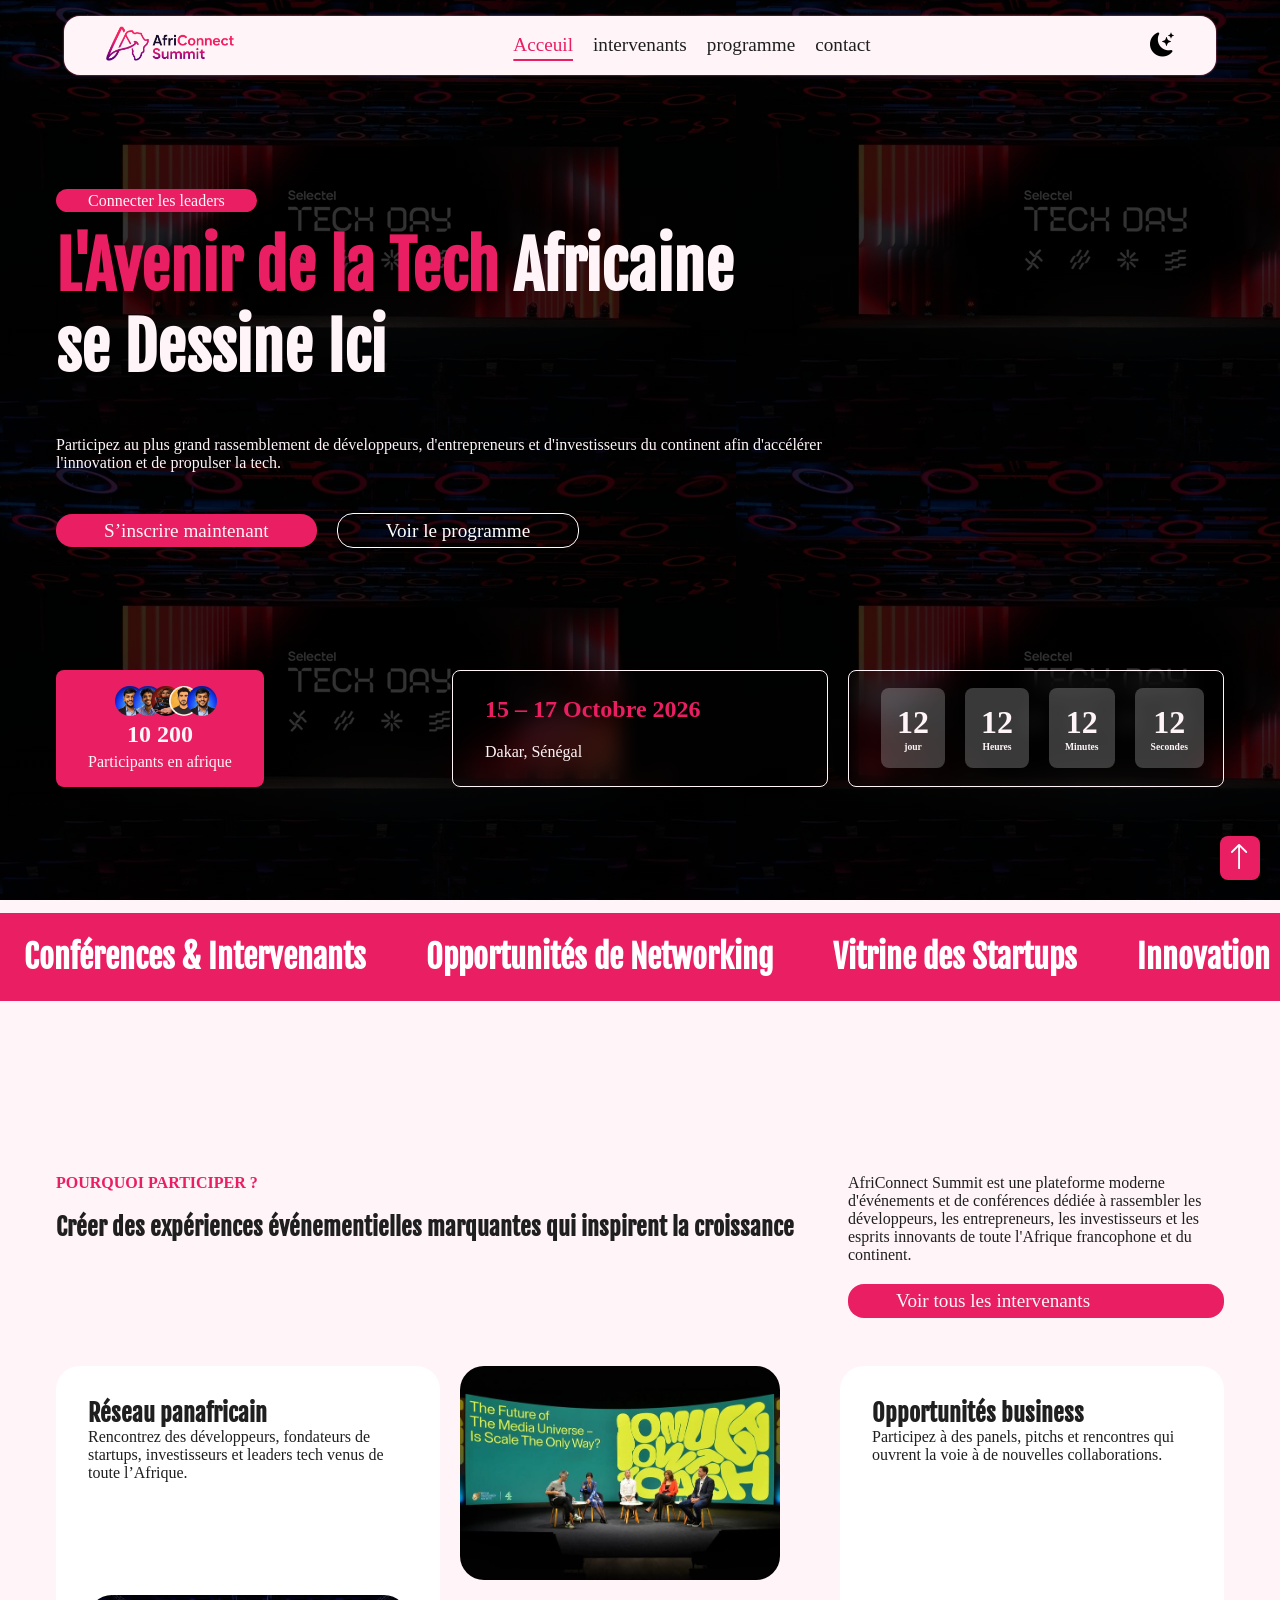
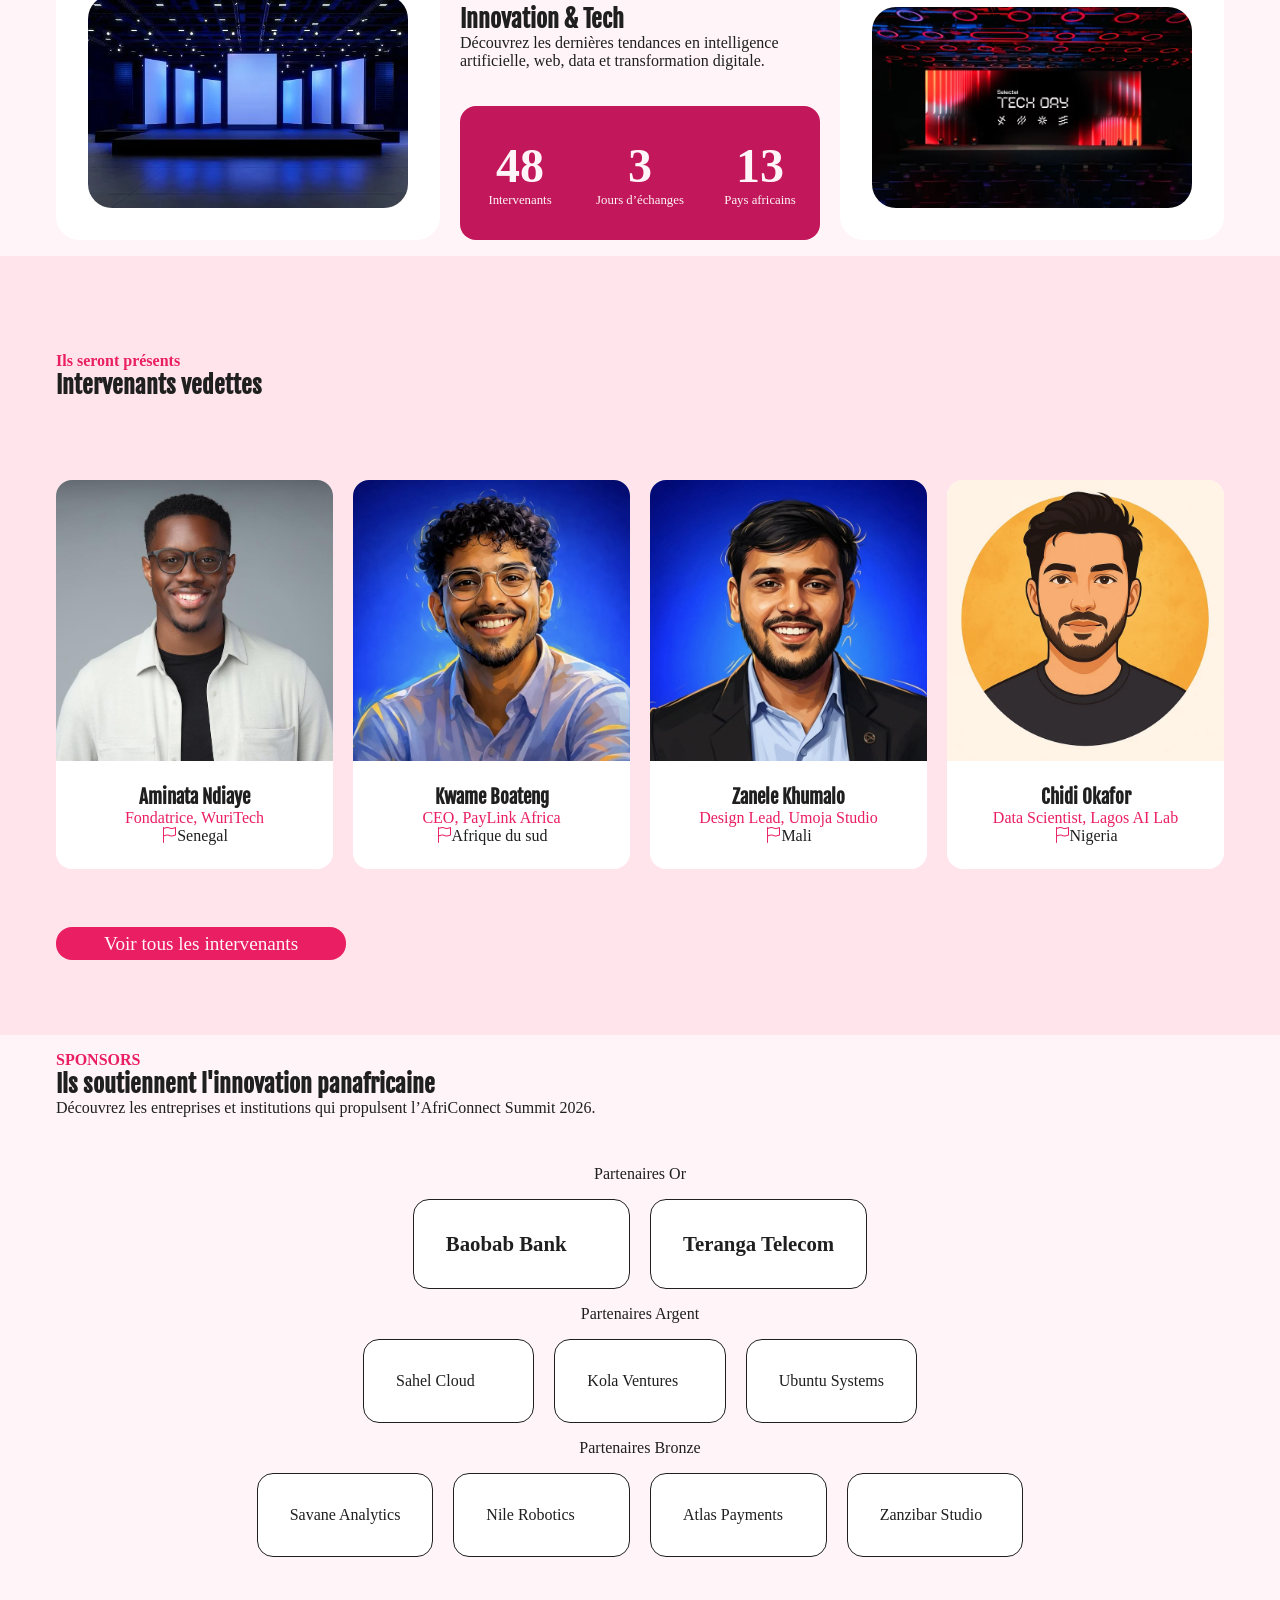
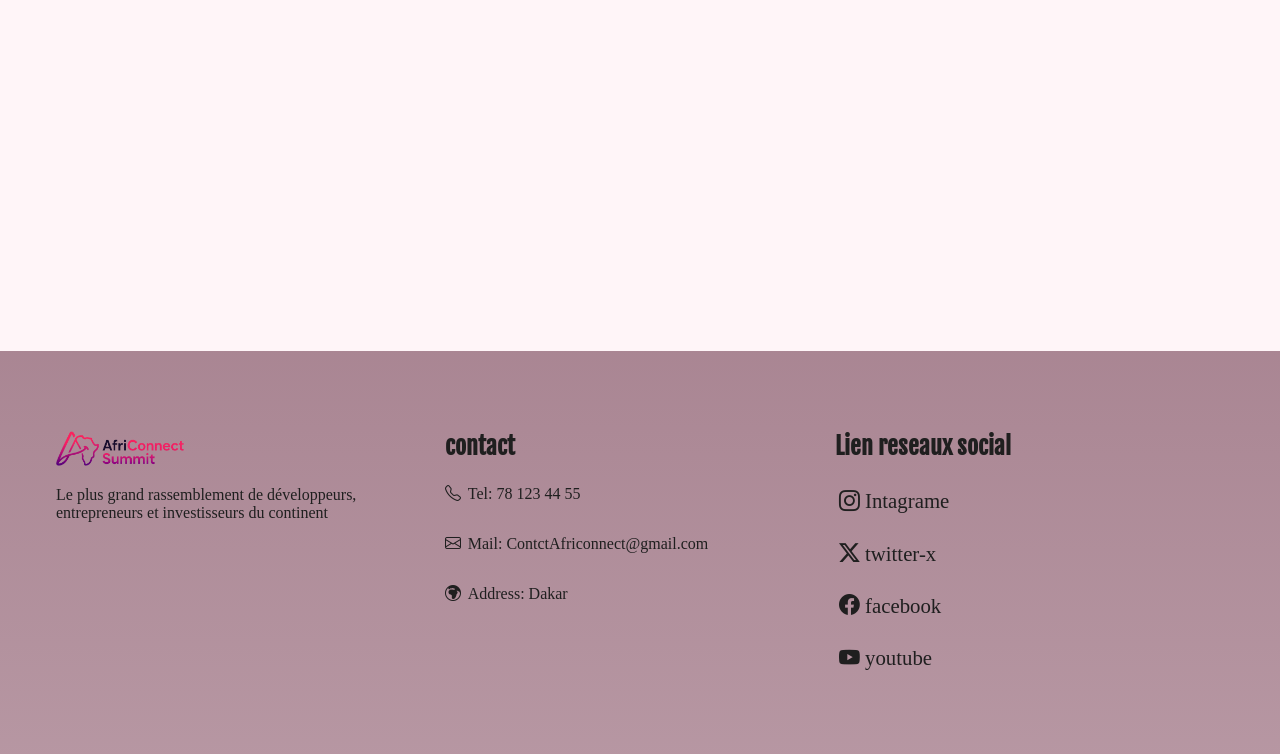
==== commit 2419a68d: "style: ajout des animations CSS sur toutes les pages et création du FAQ en accordéon CSS pur" ====
--- a/index.html
+++ b/index.html
@@ -18,7 +18,7 @@
             </a>
             <nav class="link">
                 <ul>
-                    <li><a href="#">Acceuil</a></li>
+                    <li><a href="#" class="btnMenu active">Acceuil</a></li>
                     <li><a href="intervenants.html">intervenants</a></li>
                     <li><a href="programme.html">programme</a></li>
                     <li><a href="contact.html">contact</a></li>
@@ -88,6 +88,27 @@
         </section>
         <div class="marque">
             <div>
+                <h1>Conférences & Intervenants</h1>
+                <h1>Opportunités de Networking</h1>
+                <h1>Vitrine des Startups</h1>
+                <h1>Innovation</h1>
+                <h1>Révolution Digitale</h1>
+                <h1>Partenariats</h1>
+
+                <h1>Conférences & Intervenants</h1>
+                <h1>Opportunités de Networking</h1>
+                <h1>Vitrine des Startups</h1>
+                <h1>Innovation</h1>
+                <h1>Révolution Digitale</h1>
+                <h1>Partenariats</h1>
+
+                <h1>Conférences & Intervenants</h1>
+                <h1>Opportunités de Networking</h1>
+                <h1>Vitrine des Startups</h1>
+                <h1>Innovation</h1>
+                <h1>Révolution Digitale</h1>
+                <h1>Partenariats</h1>
+
                 <h1>Conférences & Intervenants</h1>
                 <h1>Opportunités de Networking</h1>
                 <h1>Vitrine des Startups</h1>
--- a/css/style.css
+++ b/css/style.css
@@ -75,7 +75,9 @@
 body.dark li a {
     color: var(--color-primary-light);
 }
-
+.d-no{
+    display: none;
+}
 body.dark h1,
 h2,
 h3,
@@ -137,7 +139,6 @@
     border-radius: var(--radius);
     position: fixed;
     top: 1em;
-    border: 1px solid var(--btn-primary);
     box-shadow: 0 0 2px var(--color-accent);
     z-index: 1000;
 }
@@ -154,6 +155,22 @@
 .link a {
     font-size: 1.2em;
     color: var(--text-main);
+    transition: 0.3s ease-in-out;
+}
+
+.btnMenu.active {
+    color: var(--btn-primary);
+    text-decoration: underline;
+    text-underline-offset: 8px;
+    text-decoration-thickness: 2px;
+}
+
+.link a:hover {
+    color: var(--btn-primary);
+}
+
+.link a:active {
+    text-decoration: un;
 }
 
 .logo {
@@ -221,6 +238,17 @@
     padding-left: 3rem;
     padding-top: .4rem;
     padding-bottom: .4rem;
+    transition: 0.3s ease-in-out;
+}
+
+.btnPrimary:hover {
+    box-shadow: 0 0 20px var(--btn-primary);
+    transform: translateY(-2px);
+}
+
+.btnPrimary:active {
+    background-color: var(--color-accent);
+    box-shadow: 0 0 20px var(--bg-card);
 }
 
 .btnSecondary {
@@ -232,6 +260,11 @@
     padding-left: 3rem;
     padding-top: .4rem;
     padding-bottom: .4rem;
+    transition: 0.3s ease-in-out;
+}
+
+.btnSecondary:hover {
+    background: linear-gradient(to bottom, #f0629123, #f0629168);
 }
 
 .compteur {
@@ -341,6 +374,17 @@
     gap: 60px;
     width: max-content;
     color: var(--bg-card);
+    animation: mqr 30s linear infinite;
+}
+
+@keyframes mqr {
+    form {
+        transform: translateX(0);
+    }
+
+    to {
+        transform: translateX(-25%);
+    }
 }
 
 /* =========section PARTICIPER=========== */
@@ -392,6 +436,7 @@
     justify-content: space-between;
     padding: 2em;
     border-radius: var(--radius-lg);
+    transition: 0.3s ease-in-out;
 }
 
 .divGrir2 {
@@ -399,6 +444,7 @@
     display: flex;
     flex-direction: column;
     justify-content: space-between;
+    transition: 0.3s ease-in-out;
 }
 
 .divGrir2 p {
@@ -417,6 +463,7 @@
     display: flex;
     flex-direction: column;
     justify-content: space-between;
+    transition: 0.3s ease-in-out;
 }
 
 .divGrir4 {
@@ -428,6 +475,18 @@
     color: var(--bg-main);
     padding-top: 2em;
     padding-bottom: 2em;
+    transition: 0.3s ease-in-out;
+}
+
+.divGrir1:hover,
+.divGrir3:hover {
+    scale: 1.03;
+    box-shadow: 0 0 2px var(--text-main);
+}
+
+.divGrir2:hover,
+.divGrir4:hover {
+    scale: 1.03;
 }
 
 .sectionPour2 img {
@@ -490,6 +549,11 @@
     display: flex;
     flex-direction: column;
     align-items: center;
+    transition: 0.3s ease-in-out;
+}
+
+.sceIntervenant:hover {
+    scale: 1.05;
 }
 
 .paraIntervene {
@@ -562,15 +626,17 @@
 =============intervenant=========== 
 ===================================*/
 .heroInert {
-    padding-top: 12rem;
+    padding-top: 10rem;
 }
 
 .heroInert h1 {
-    padding-top: 1em;
+    padding-top: 0.5em;
+    font-size: 3em;
 }
 
 .btnsearch {
-    padding-bottom: 5em;
+    padding-bottom: 3em;
+    transition: 0.3s ease-in-out;
 }
 
 .btnsearch button {
@@ -579,7 +645,13 @@
     background-color: transparent;
     color: var(--btn-primary);
     border: 1px solid var(--btn-primary);
-    margin-top: 5em;
+    margin-top: 3em;
+    transition: 0.3s ease-in-out;
+}
+
+.btnsearch button:hover {
+    background: linear-gradient(to bottom, #c2185c61, #c2185caf);
+    color: var(--bg-card);
 }
 
 .allIntervenants {
@@ -593,8 +665,25 @@
 ===========page contact==================
 ========================================= */
 .heroConatact {
-    padding-top: 12rem;
-    padding-bottom: 5em;
+    padding-top: 10rem;
+    padding-bottom: 0em;
+}
+
+.heroConatact span a {
+    color: var(--text-secondary);
+}
+
+.heroConatact span a:hover {
+    color: var(--btn-primary);
+}
+
+.heroInert span a {
+    color: var(--text-secondary);
+    transition: 0.3s ease-in-out;
+}
+
+.heroInert span a:hover {
+    color: var(--btn-primary);
 }
 
 .sectionContact {
@@ -607,7 +696,8 @@
 }
 
 .heroConatact h1 {
-    padding-top: 1em;
+    padding-top: 0.5em;
+    font-size: 3em;
 }
 
 .sectContact {
@@ -654,6 +744,12 @@
     font-weight: bold;
     background-color: var(--text-main);
     border: none;
+    transition: 0.3s ease-in-out;
+}
+
+.btnSendInscription button:hover {
+    transform: translateY(-10px);
+    background-color: var(--color-accent);
 }
 
 .adr {
@@ -685,23 +781,76 @@
 }
 
 .faq h2 {
-    padding-bottom: 1em;
+    padding-bottom: 1.3em;
 }
 
 .faq {
     padding-bottom: 4em;
+}
+
+.faqItem>input {
+    display: none;
+}
+
+.faqItem {
+    padding: 1em;
+}
+
+.faqItem label {
+    font-weight: bold;
+    font-size: 1.2rem;
+    transition: 0.3s ease;
+    display: flex;
+    justify-content: space-between;
+    background-color: #fff;
+    border: 1px solid var(--color-accent);
+    padding: 0.8em 1em;
+    cursor: pointer;
+}
+
+.faqContent {
+    max-height: 0;
+    overflow: hidden;
+    transition: 0.3s ease;
+}
+
+.faqItem label::after {
+    content: "+";
+    font-weight: bold;
+    transition: 0.3s ease;
+}
+
+.faqItem input:checked~.faqContent {
+    max-height: 15vh;
+    min-height: 10vh;
+    background-color: #fff;
+    border: 0.5px solid var(--text-secondary);
+    padding: 2rem 1em;
+}
+
+.faqItem input:checked+label::after {
+    transform: rotate(45deg);
 }
 
 /* ===============================
 ==============programe============
 ================================== */
 .heroProg {
-    padding-top: 12rem;
-    padding-bottom: 5em;
+    padding-top: 10rem;
+    padding-bottom: 3em;
 }
 
 .heroProg>h1 {
-    padding-top: 1em;
+    padding-top: 0.5em;
+    font-size: 3em;
+}
+
+.heroProg span a {
+    color: var(--text-secondary);
+}
+
+.heroProg span a:hover {
+    color: var(--btn-primary);
 }
 
 .btnpro>button {
@@ -713,6 +862,13 @@
     padding-bottom: .7em;
     padding-right: 3em;
     padding-left: 3em;
+    transition: 0.3s ease-in-out;
+    background: linear-gradient(to bottom, #c2185c61, #c2185caf);
+    color: var(--text-main);
+}
+
+.btnpro>button:hover {
+    background-color: var(--bg-card);
 }
 
 .sectionThema {
@@ -744,6 +900,7 @@
     background-color: var(--bg-card);
     border-radius: var(--radius);
     padding: 3em;
+    transition: 0.3s ease-in-out;
 }
 
 .gridThem2 {
@@ -751,6 +908,7 @@
     background-color: var(--bg-card);
     border-radius: var(--radius);
     padding: 3em;
+    transition: 0.3s ease-in-out;
 }
 
 .gridThem3 {
@@ -758,6 +916,7 @@
     background-color: var(--bg-card);
     border-radius: var(--radius);
     padding: 3em;
+    transition: 0.3s ease-in-out;
 }
 
 .gridThem4 {
@@ -765,6 +924,16 @@
     background-color: var(--bg-card);
     border-radius: var(--radius);
     padding: 3em;
+    transition: 0.3s ease-in-out;
+}
+
+.gridThem1:hover,
+.gridThem2:hover,
+.gridThem3:hover,
+.gridThem4:hover {
+    scale: 1.02;
+    cursor: pointer;
+    box-shadow: 0 0 50px var(--border-color);
 }
 
 .gridThem>h2 {
@@ -853,6 +1022,16 @@
     gap: var(--gap);
 }
 
+.linkSocial a {
+    transition: 0.3s ease-in-out;
+    padding: 0.2em;
+    border-radius: var(--radius-sm);
+}
+
+.linkSocial a:hover {
+    background-color: #c2185c61;
+}
+
 .contfooter {
     display: flex;
     padding-bottom: 2em;
@@ -861,6 +1040,7 @@
 
 .instagram {
     color: var(--text-main);
+    width: 12vw;
     font-size: 1.3em;
 }
 
@@ -1403,6 +1583,8 @@
         width: 100%;
         height: 250px;
     }
-
-
+}
+
+.marque>div {
+    animation: name duration timing-function delay iteration-count direction fill-mode;
 }
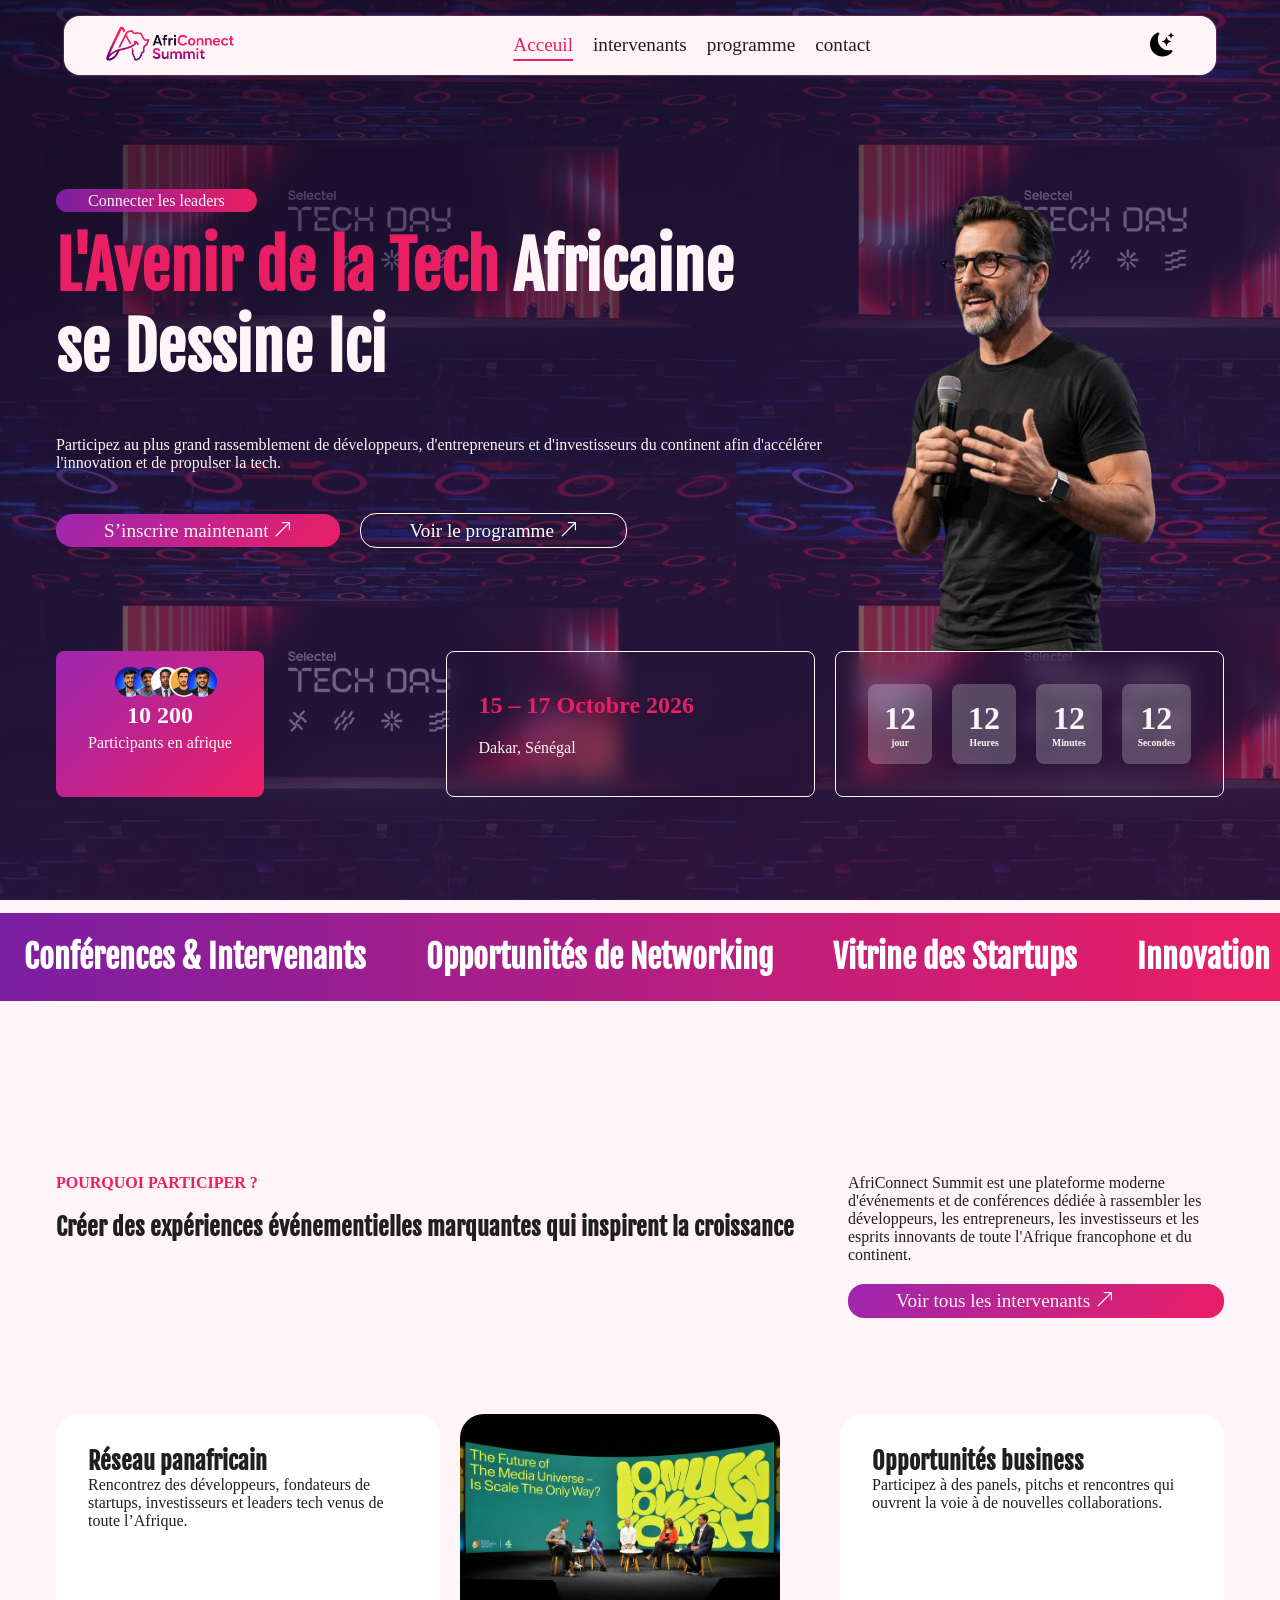
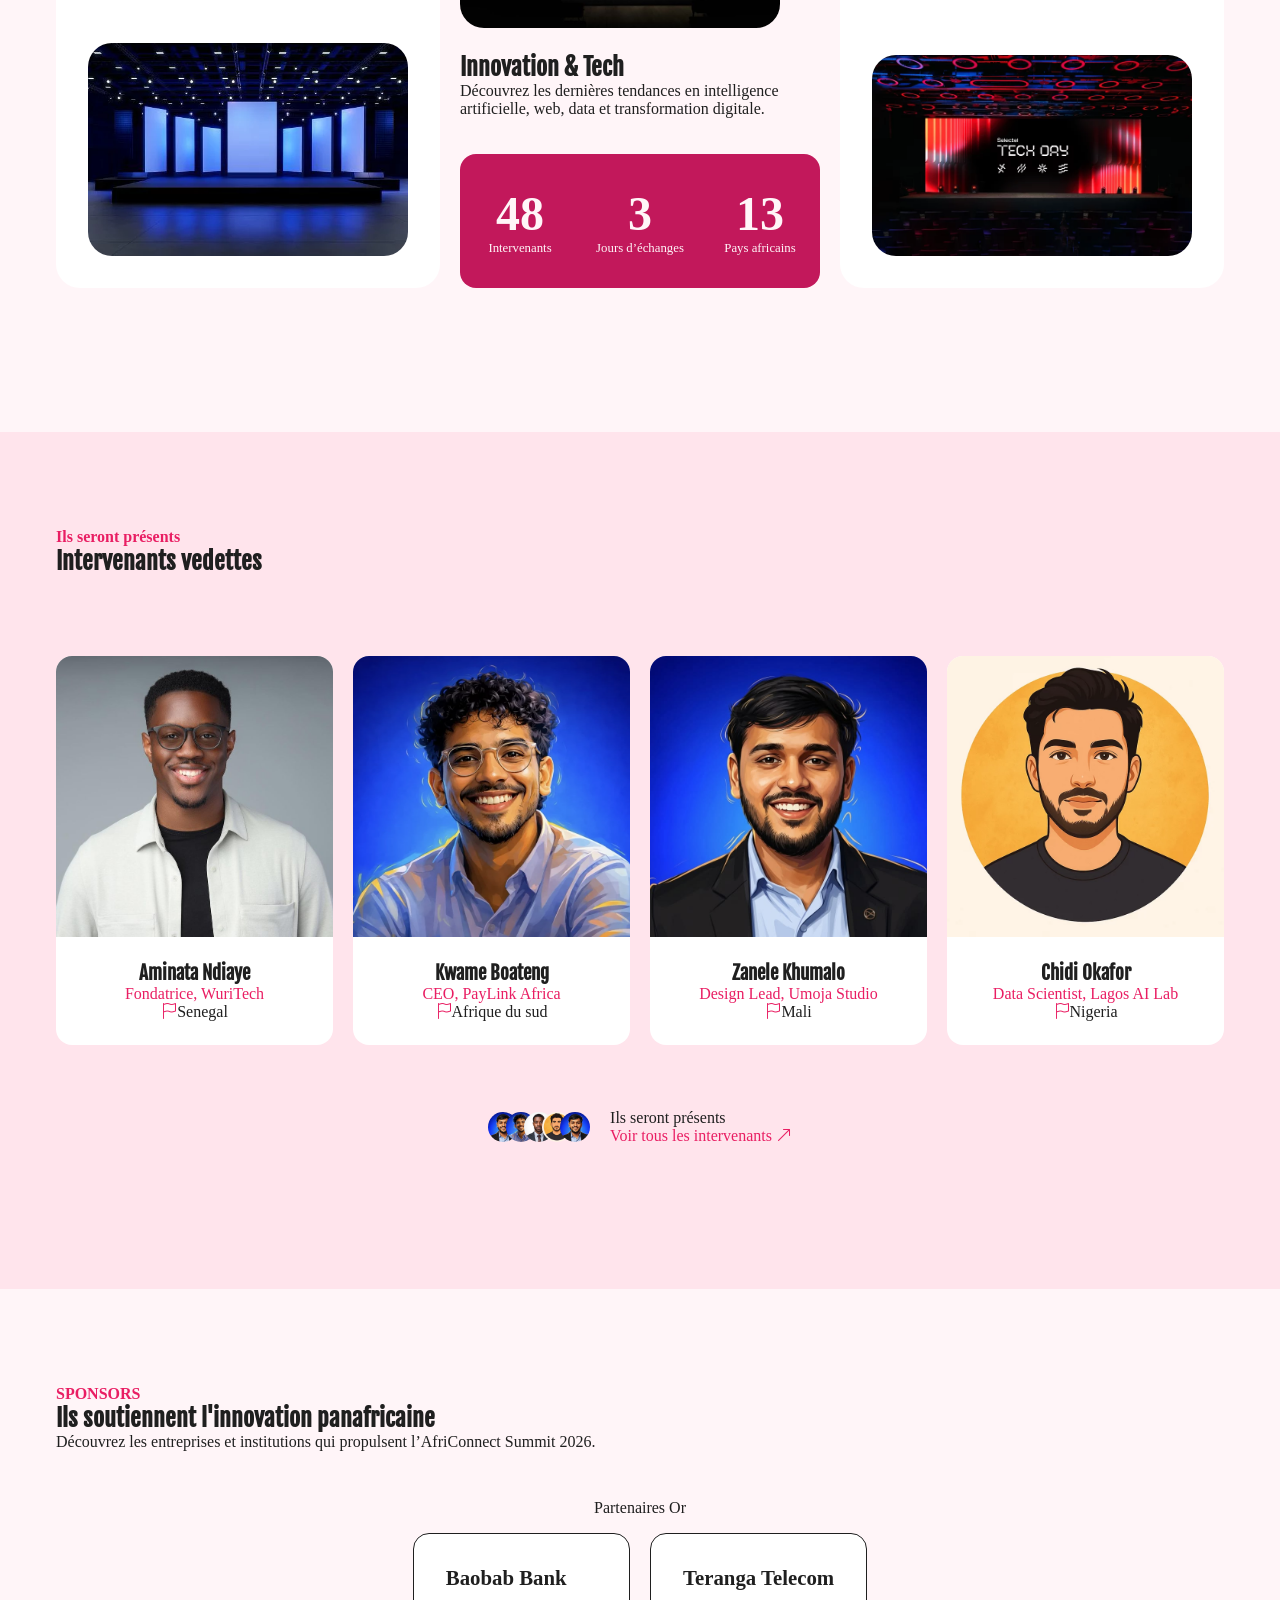
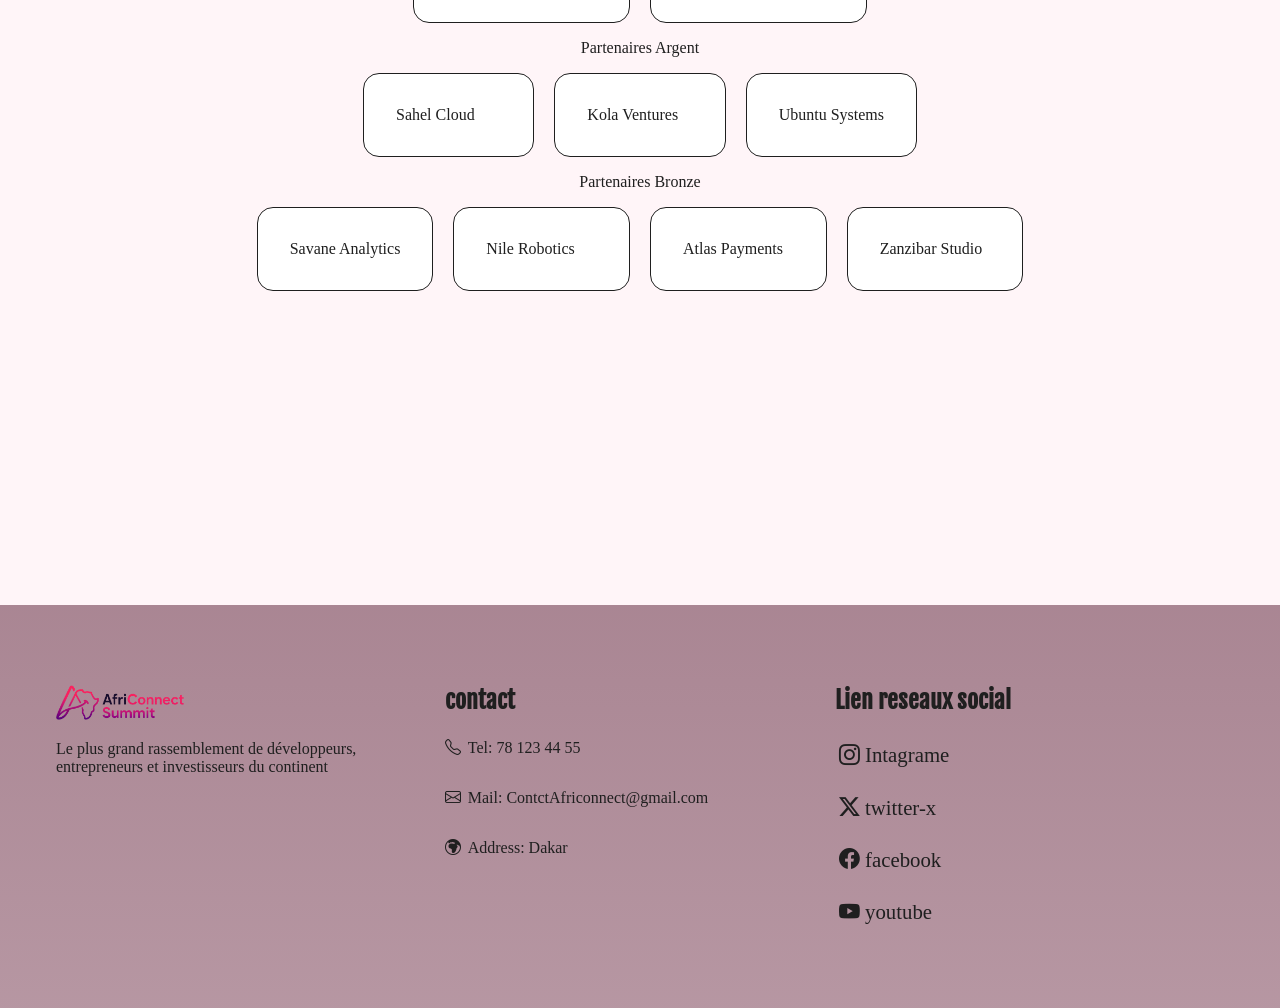
==== commit 37841631: "Message : js : ajout dark mode, menu burger et bouton retour en haut" ====
--- a/index.html
+++ b/index.html
@@ -33,37 +33,61 @@
                 </button>
             </div>
         </div>
+        <!-- navbar mobile -->
+        <div id="menuMobile" class="container">
+            <nav class="linkMobile">
+                <ul>
+                    <li><a href="#" class="btnMenu active">Acceuil</a></li>
+                    <li><a href="intervenants.html">intervenants</a></li>
+                    <li><a href="programme.html">programme</a></li>
+                    <li><a href="contact.html">contact</a></li>
+                </ul>
+            </nav>
+        </div>
     </header>
 
     <main>
         <section class="hero container">
-            <span class="spanLeaders">Connecter les leaders</span>
-            <h1 class="heroH1"><span class="spanColors">L'Avenir de la Tech</span> Africaine <br> se Dessine Ici</h1>
-            <p>Participez au plus grand rassemblement de développeurs, d'entrepreneurs et d'investisseurs du continent
-                afin d'accélérer <br> l'innovation et de propulser la tech.</p>
-
-            <ul class="btnHero">
-                <li><a href="#" class="btnPrimary">S’inscrire maintenant</a></li>
-                <li><a href="programme.html" class="btnSecondary">Voir le programme</a></li>
-            </ul>
+            <div class="confesc">
+                <div>
+                    <span class="spanLeaders">Connecter les leaders</span>
+                    <h1 class="heroH1"><span class="spanColors">L'Avenir de la Tech</span> Africaine <br> se Dessine Ici
+                    </h1>
+                    <p>Participez au plus grand rassemblement de développeurs, d'entrepreneurs et d'investisseurs du
+                        continent
+                        afin d'accélérer <br> l'innovation et de propulser la tech.</p>
+
+                    <ul class="btnHero">
+                        <li><a href="#" class="btnPrimary">S’inscrire maintenant <i
+                                    class="bi bi-arrow-up-right"></i></a></li>
+                        <li><a href="programme.html" class="btnSecondary">Voir le programme <i
+                                    class="bi bi-arrow-up-right"></i></a></li>
+                    </ul>
+                </div>
+                <div class="confe">
+                    <img src="image/confe.png" alt="">
+                </div>
+            </div>
 
             <div class="compteur">
-                <div class="grid1 comptRebour">
-                    <div class="grid1Span1">
-                        <span class="nbrspan1grid1">12</span>
-                        <span class="grid1spn1lett">jour</span>
-                    </div>
-                    <div class="grid1Span1">
-                        <span class="nbrspan1grid1">12</span>
-                        <span class="grid1spn1lett">Heures</span>
-                    </div>
-                    <div class="grid1Span1">
-                        <span class="nbrspan1grid1">12</span>
-                        <span class="grid1spn1lett">Minutes</span>
-                    </div>
-                    <div class="grid1Span1">
-                        <span class="nbrspan1grid1">12</span>
-                        <span class="grid1spn1lett">Secondes</span>
+                <div class=" comptRebour">
+                    <div class="grid1 ">
+                        <div class="grid1Span1">
+                            <span class="nbrspan1grid1">12</span>
+                            <span class="grid1spn1lett">jour</span>
+                        </div>
+                        <div class="grid1Span1">
+                            <span class="nbrspan1grid1">12</span>
+                            <span class="grid1spn1lett">Heures</span>
+                        </div>
+                        <div class="grid1Span1">
+                            <span class="nbrspan1grid1">12</span>
+                            <span class="grid1spn1lett">Minutes</span>
+                        </div>
+                        <div class="grid1Span1">
+                            <span class="nbrspan1grid1">12</span>
+                            <span class="grid1spn1lett">Secondes</span>
+                        </div>
                     </div>
                 </div>
 
@@ -131,7 +155,8 @@
                             rassembler
                             les développeurs, les entrepreneurs, les investisseurs et les esprits innovants de toute
                             l'Afrique francophone et du continent.</p>
-                        <a href="intervenants.html" class="btnPrimary btnsecm">Voir tous les intervenants</a>
+                        <a href="intervenants.html" class="btnPrimary btnsecm">Voir tous les intervenants <i
+                                class="bi bi-arrow-up-right"></i></a>
                     </div>
                 </div>
                 <div class="sectionPour2">
@@ -139,7 +164,8 @@
                         <div>
                             <h2>Réseau panafricain</h2>
                             <p>
-                                Rencontrez des développeurs, fondateurs de startups, investisseurs et leaders tech venus
+                                Rencontrez des développeurs, fondateurs de startups, investisseurs et leaders tech
+                                venus
                                 de
                                 toute l’Afrique.
                             </p>
@@ -190,42 +216,54 @@
                     <span>Ils seront présents</span>
                     <h1>Intervenants vedettes</h1>
                     <div>
-                        <div class="sceIntervenant">
+                        <article class="sceIntervenant">
                             <div>
                                 <img src="image/avatar5.jpg" alt="avatar3">
                             </div>
                             <h3>Aminata Ndiaye</h3>
                             <p class="paraIntervene">Fondatrice, WuriTech</p>
                             <p class="paraIntervene2"><i class="bi bi-flag paraIntervene"></i>Senegal</p>
-                        </div>
-                        <div class="sceIntervenant">
+                        </article>
+                        <article class="sceIntervenant">
                             <div>
                                 <img src="image/avatar2.png" alt="avatar2">
                             </div>
                             <h3>Kwame Boateng</h3>
                             <p class="paraIntervene">CEO, PayLink Africa</p>
                             <p class="paraIntervene2"><i class="bi bi-flag paraIntervene"></i>Afrique du sud</p>
-                        </div>
-                        <div class="sceIntervenant">
+                        </article>
+                        <article class="sceIntervenant">
                             <div>
                                 <img src="image/avatar1.jpg" alt="avatar1">
                             </div>
                             <h3>Zanele Khumalo</h3>
                             <p class="paraIntervene">Design Lead, Umoja Studio</p>
                             <p class="paraIntervenep2"><i class="bi bi-flag paraIntervene"></i>Mali</p>
-                        </div>
-                        <div class="sceIntervenant">
+                        </article>
+                        <article class="sceIntervenant">
                             <div>
                                 <img src="image/avatar4.webp" alt="avatar4">
                             </div>
                             <h3>Chidi Okafor</h3>
                             <p class="paraIntervene">Data Scientist, Lagos AI Lab</p>
                             <p class="paraIntervene2"><i class="bi bi-flag paraIntervene"></i>Nigeria</p>
-                        </div>
+                        </article>
                     </div>
                 </div>
                 <div class="btnIntervenant">
-                    <a href="intervenants.html" class="btnPrimary">Voir tous les intervenants</a>
+                    <div class="avatar">
+                        <img src="image/avatar1.jpg" alt="avatar1">
+                        <img src="image/avatar2.png" alt="avatar2">
+                        <img src="image/avatar3.jpg" alt="avatar3">
+                        <img src="image/avatar4.webp" alt="avatar4">
+                        <img src="image/avatar1.jpg" alt="avatar1">
+                    </div>
+                    <div class="btnIntervenant2">
+                        <span>Ils seront présents</span>
+                        <a href="intervenants.html" class="btnPrimar">Voir tous les intervenants
+                            <i class="bi bi-arrow-up-right"></i>
+                        </a>
+                    </div>
                 </div>
             </div>
         </section>
--- a/css/style.css
+++ b/css/style.css
@@ -16,6 +16,8 @@
 
     /* Accent */
     --color-accent: #F06292;
+    /* Accent violet */
+    --color-accent-dark: #6A1B8C;
 
     /* Backgrounds */
     --bg-main: #FFF5F8;
@@ -24,11 +26,19 @@
     /* Textes */
     --text-main: #1F1F1F;
     --text-secondary: #6B7280;
+
+    --gradient-primary: linear-gradient(135deg, #9C27B0, #EC1E63);
+
+    --gradient-hero-bg: linear-gradient(160deg, rgba(26, 15, 46, 0.85), rgba(45, 27, 78, 0.7), rgba(74, 31, 92, 0.6));
+
+    --gradient-banner: linear-gradient(90deg, #7B1FA2, #EC1E63);
 
     /* UI */
     --border-color: #E5E7EB;
     --btn-primary: #E91E63;
     --btn-primary-hover: #C2185B;
+
+    --bg-main-dark: #FFF5F8;
 
     --gap: 20px;
     --padding: 10px;
@@ -45,45 +55,50 @@
 
 body.dark {
     /* Couleurs principales */
-    --color-primary-darkMode: #FF4081;
-    --color-primary-dark-darkMode: #D81B60;
-    --color-primary-light-darkMode: #5A1E35;
+    --color-primary: #EC1E63;
+    --color-primary-dark: #B0154A;
+    --color-primary-light: #FF6B9D;
 
     /* Accent */
-    --color-accent-darkMode: #F06292;
+    --color-accent: #F06292;
+    --color-accent-dark: #28072e;
 
     /* Backgrounds */
-    --bg-main-darkMode: #0D0A12;
-    --bg-card-darkMode: #16121D;
+    --bg-main: #150B24;
+    --bg-card: #241536;
 
     /* Textes */
-    --text-main-darkMode: #F9FAFB;
-    --text-secondary-darkMode: #CBD5E1;
+    --text-main: #FFFFFF;
+    --text-secondary: #C9BFDA;
+
+    --gradient-primary: linear-gradient(135deg, #9C27B0, #EC1E63);
+    --gradient-hero-bg : linear-gradient(to bottom , #c9bfdaaa , #c9bfdaec);
+    --gradient-banner: linear-gradient(90deg, #7B1FA2, #EC1E63);
+
 
     /* UI */
-    --border-color-darkMode: #2A2438;
-    --btn-primary-darkMode: #FF4081;
-    --btn-primary-hover-darkMode: #D81B60;
-}
-
-body.dark .navbar {
-    background-color: var(--bg-main-darkMode);
-    color: var(--text-main-darkMode);
-    border: var(--btn-primary-darkMode);
-}
-
-body.dark li a {
-    color: var(--color-primary-light);
-}
-.d-no{
+    --border-color: rgba(255, 255, 255, 0.12);
+    --btn-primary: #EC1E63;
+    --btn-primary-hover: #D4185A;
+}
+
+body.dark .navbar{
+    background-color: var(--bg-card);
+}
+body.dark .marque h1{
+    color: var(--bg-main-dark);
+}
+body.dark .dvgrid4 {
+    color: var(--bg-main-dark);
+}
+body.dark .sectionmod1{
+    background: var(--gradient-hero-bg);
+}
+body.dark footer{
+    background: var(--bg-card);
+}
+.d-no {
     display: none;
-}
-body.dark h1,
-h2,
-h3,
-h4,
-h5 {
-    background-color: var(--bg-main-darkMode);
 }
 
 h1,
@@ -94,21 +109,6 @@
     font-family: var(--font-Titel);
 }
 
-/* h1 {
-    font-size: clamp(2rem, 4.5vw, 4rem);
-}
-
-h2 {
-    font-size: clamp(1.5rem, 3vw, 3.5rem);
-}
-
-h3 {
-    font-size: clamp(1.6rem, 3.5vw, 2.5rem);
-}
-
-h4 {
-    font-size: clamp(1.3rem, 2.5vw, 2rem);
-} */
 
 button {
     cursor: pointer;
@@ -143,6 +143,41 @@
     z-index: 1000;
 }
 
+
+#menuMobile {
+    position: fixed;
+    top: 5rem;
+
+    width: 90vw;
+    background: var(--bg-main);
+    border-radius: var(--radius);
+
+    box-shadow: 0 10px 30px rgba(0, 0, 0, 0.15);
+
+    padding: 1.5rem;
+    z-index: 999;
+
+    opacity: 0;
+}
+
+#menuMobile.menuMobileActive {
+    transition: 0.3s ease;
+    opacity: 1;
+}
+
+.linkMobile ul {
+    display: flex;
+    flex-direction: column;
+    gap: 1rem;
+    list-style: none;
+    padding: 0;
+    margin: 0;
+}
+
+.linkMobile ul a {
+    color: var(--text-main);
+}
+
 img {
     width: 10vw;
 }
@@ -193,13 +228,13 @@
 /* hero */
 .hero {
     min-height: 100vh;
-    background: linear-gradient(to bottom, rgba(0, 0, 0, 0.8), rgba(0, 0, 0, 0.8)), url(../image/heroImg.webp);
+    background: var(--gradient-hero-bg), url(../image/heroImg.webp);
     padding-top: 12rem;
     color: var(--bg-main);
 }
 
 .spanLeaders {
-    background-color: var(--btn-primary);
+    background: var(--gradient-banner);
     color: var(--bg-main);
     padding-right: 2rem;
     padding-left: 2rem;
@@ -231,7 +266,7 @@
 
 .btnPrimary {
     color: var(--bg-main);
-    background-color: var(--btn-primary);
+    background: var(--gradient-primary);
     border-radius: var(--radius);
     font-size: 1.2em;
     padding-right: 3rem;
@@ -268,7 +303,6 @@
 }
 
 .compteur {
-    padding-top: 6em;
     padding-bottom: 2em;
     gap: var(--gap);
     display: grid;
@@ -278,14 +312,29 @@
     ;
 }
 
+.confesc {
+    display: flex;
+}
+
+.confe {
+    display: flex;
+    justify-content: end;
+    margin: auto;
+}
+
+.confe img {
+    width: 21vw;
+}
+
 .grid1 {
     grid-area: grid1;
     display: flex;
     align-items: center;
     gap: var(--gap);
+    padding: 2em;
     backdrop-filter: blur(10px);
     border: .5px solid var(--bg-main);
-    padding-left: 2em;
+    /* padding-left: 2em; */
     border-radius: var(--radius-sm);
 }
 
@@ -336,7 +385,7 @@
     display: flex;
     flex-direction: column;
     align-items: center;
-    background-color: var(--color-primary);
+    background: var(--gradient-primary);
     border-radius: var(--radius-sm);
     padding: 1em;
     padding-right: 2em;
@@ -363,7 +412,7 @@
 /* =========section marque =========== */
 .marque {
     overflow: hidden;
-    background-color: var(--btn-primary);
+    background: var(--gradient-banner);
     margin-top: .8em;
     margin-bottom: .8em;
     padding: 1.5em;
@@ -388,6 +437,11 @@
 }
 
 /* =========section PARTICIPER=========== */
+.sectionPour {
+    padding-top: 2em;
+    padding-bottom: 3em;
+}
+
 .sectionPour span {
     color: var(--btn-primary);
     font-weight: bold;
@@ -420,6 +474,7 @@
 .sectionPour2 {
     display: grid;
     margin-top: 3rem;
+    padding-bottom: 8rem;
     grid-template-columns: repeat(3, 1fr);
     gap: var(--gap);
     grid-template-areas:
@@ -566,12 +621,27 @@
 
 .btnIntervenant {
     margin-top: 4em;
-    margin-bottom: 4em;
+    padding-bottom: 8rem;
+    display: flex;
+    gap: 2em;
+    align-items: center;
+    justify-content: center;
+}
+
+.btnIntervenant2 {
+    display: flex;
+    flex-direction: column;
+}
+
+.btnIntervenant2 a {
+    color: var(--btn-primary);
 }
 
 /* ==========sponsor============= */
 .sectionSponsors {
     min-height: 100vh;
+    padding-top: 5rem;
+    padding-bottom: 8rem;
 }
 
 .sectionSponsors>span {
@@ -658,7 +728,7 @@
     display: grid;
     grid-template-columns: repeat(3, 1fr);
     gap: var(--gap);
-    padding-bottom: 4em;
+    padding-bottom: 8em; 
 }
 
 /* ======================================
@@ -802,7 +872,7 @@
     transition: 0.3s ease;
     display: flex;
     justify-content: space-between;
-    background-color: #fff;
+    background-color: var(--bg-card);
     border: 1px solid var(--color-accent);
     padding: 0.8em 1em;
     cursor: pointer;
@@ -823,7 +893,7 @@
 .faqItem input:checked~.faqContent {
     max-height: 15vh;
     min-height: 10vh;
-    background-color: #fff;
+    background-color: var(--bg-card);
     border: 0.5px solid var(--text-secondary);
     padding: 2rem 1em;
 }
@@ -1095,6 +1165,15 @@
         color: #0D0A12;
     }
 
+    .confesc {
+        display: flex;
+        flex-direction: column;
+    }
+
+    .confe img {
+        width: 50vw;
+    }
+
     .btnHero {
         display: grid;
         grid-template-columns: 1fr;
@@ -1249,6 +1328,8 @@
         display: flex;
         gap: 0.5rem;
     }
+
+
 
     .btnsearch button {
         padding: .5em;
@@ -1365,6 +1446,15 @@
         gap: 2em;
     }
 
+    .confesc {
+        display: flex;
+        flex-direction: column;
+    }
+
+    .confe img {
+        width: 40vw;
+    }
+
     .compteur {
         display: grid;
         display: flex;
@@ -1585,6 +1675,13 @@
     }
 }
 
-.marque>div {
-    animation: name duration timing-function delay iteration-count direction fill-mode;
+/* =========================================== */
+/*================pour classliste js============ */
+/* ============================================= */
+.btnremonte{
+    opacity: 0;
+    transition: 3s ease;
+}
+.btnremonte.btnRmtAfficher{
+    opacity: 1;
 }
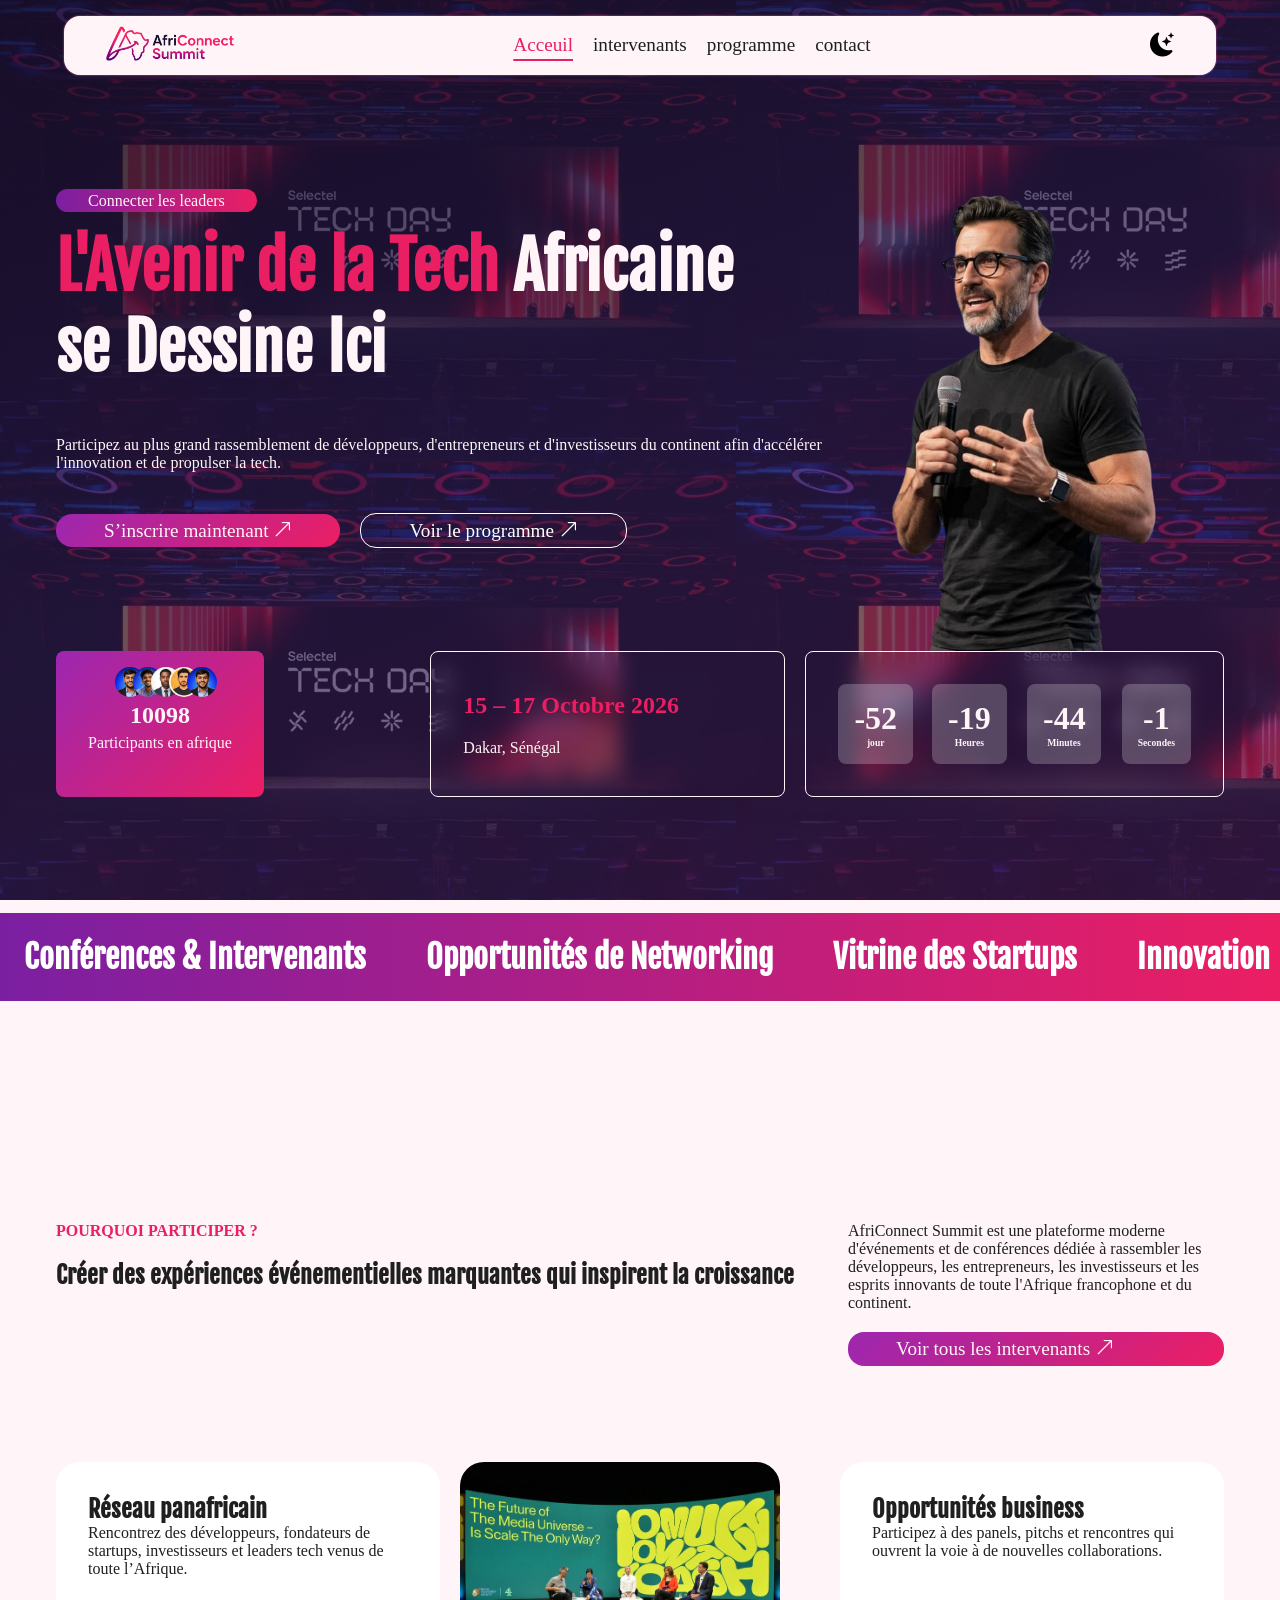
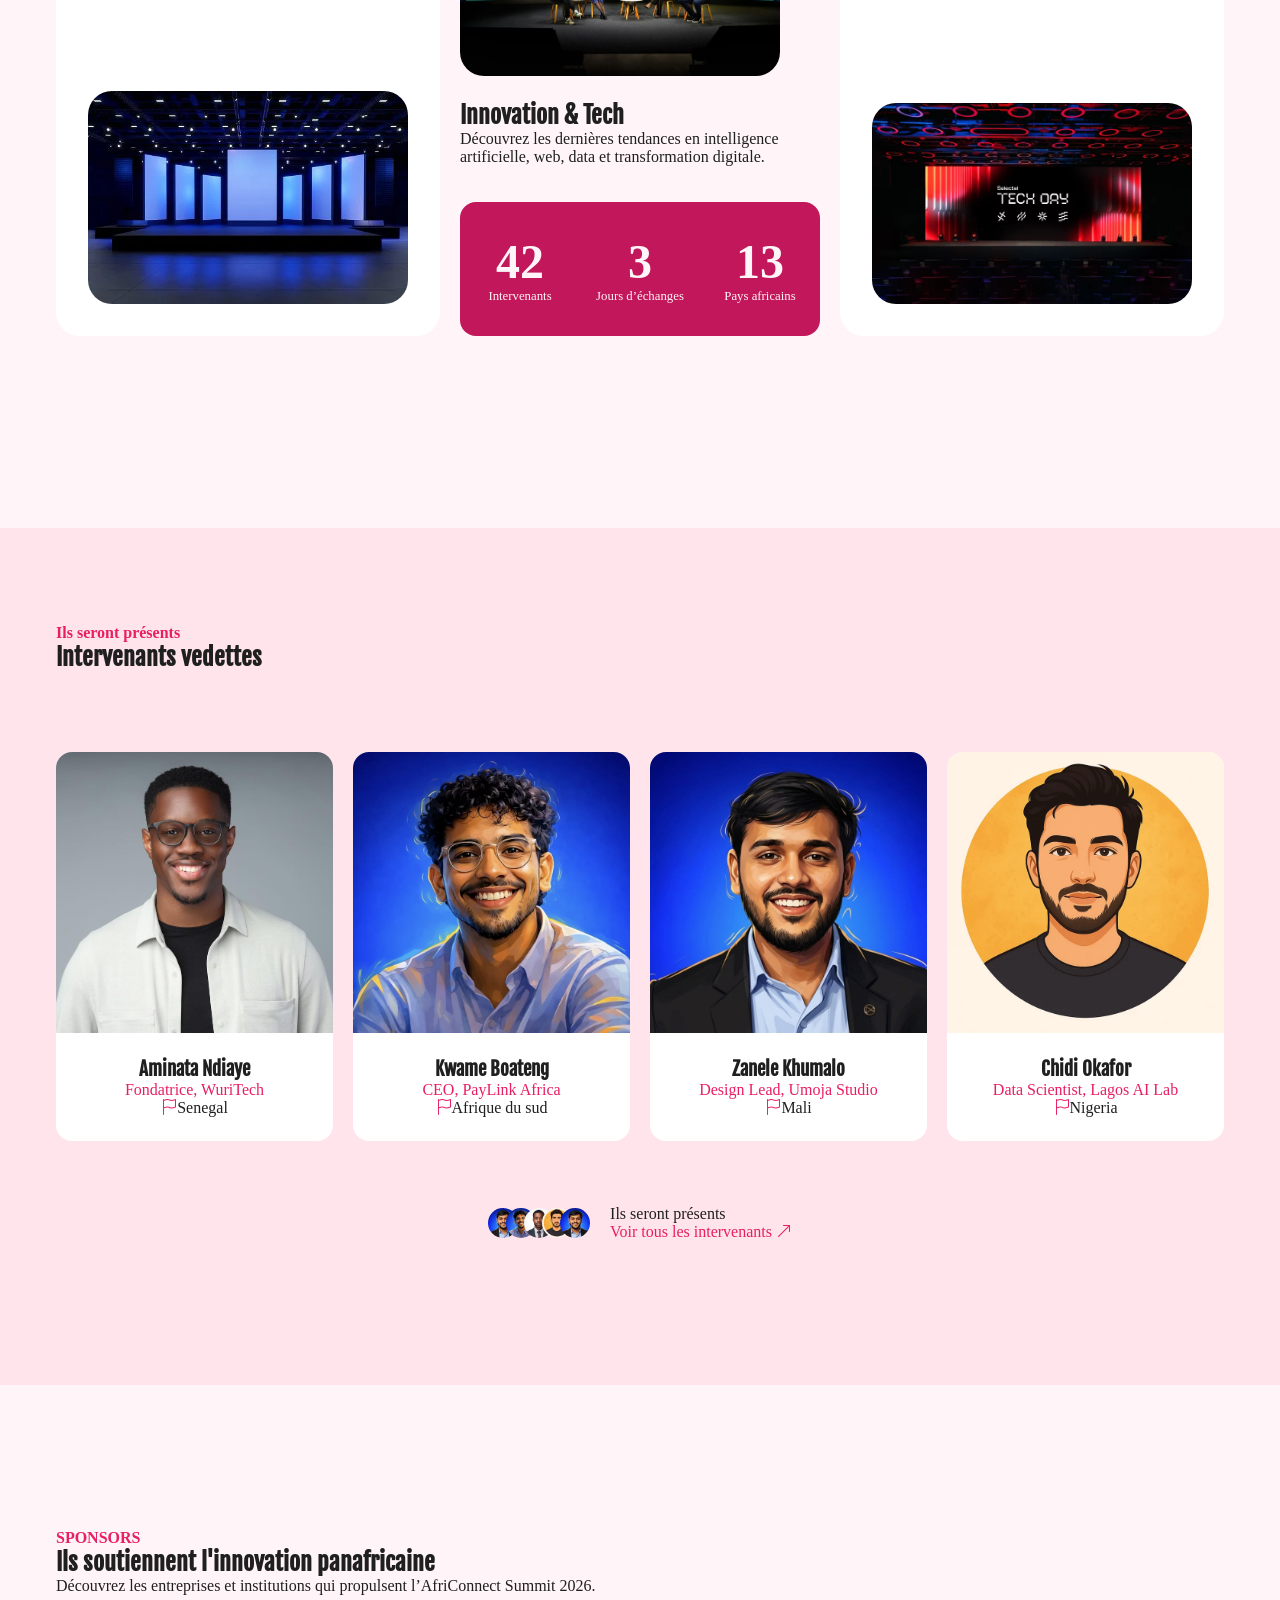
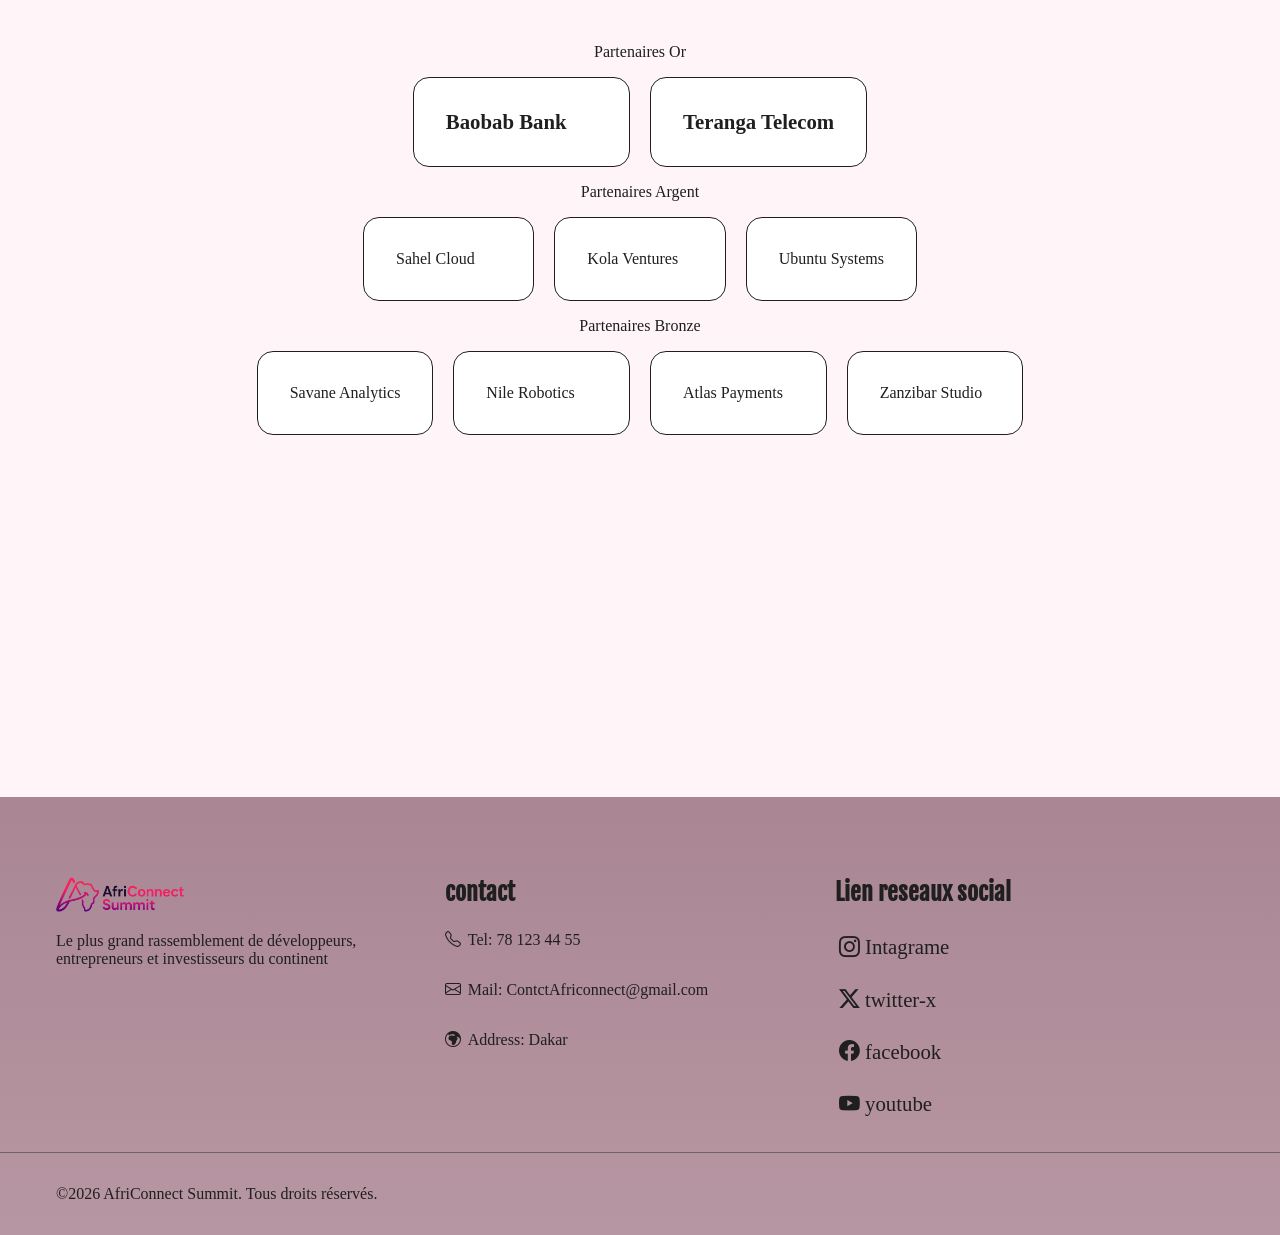
==== commit 49504bee: "Message : js : validation du formulaire de contact compteurs animés au scrollet compte à rebours en " ====
--- a/index.html
+++ b/index.html
@@ -70,22 +70,22 @@
             </div>
 
             <div class="compteur">
-                <div class=" comptRebour">
-                    <div class="grid1 ">
+                <div class="comptRebour">
+                    <div class="grid1">
                         <div class="grid1Span1">
-                            <span class="nbrspan1grid1">12</span>
+                            <span class="nbrspan1grid1">0</span>
                             <span class="grid1spn1lett">jour</span>
                         </div>
                         <div class="grid1Span1">
-                            <span class="nbrspan1grid1">12</span>
+                            <span class="nbrspan1grid1">0</span>
                             <span class="grid1spn1lett">Heures</span>
                         </div>
                         <div class="grid1Span1">
-                            <span class="nbrspan1grid1">12</span>
+                            <span class="nbrspan1grid1">0</span>
                             <span class="grid1spn1lett">Minutes</span>
                         </div>
                         <div class="grid1Span1">
-                            <span class="nbrspan1grid1">12</span>
+                            <span class="nbrspan1grid1">0</span>
                             <span class="grid1spn1lett">Secondes</span>
                         </div>
                     </div>
@@ -104,7 +104,7 @@
                             <img src="image/avatar4.webp" alt="avatar4">
                             <img src="image/avatar1.jpg" alt="avatar1">
                         </div>
-                        <span class="nbrParticipant">10 200</span>
+                        <span data-nbr-i="10200" class="nbrIn nbrParticipant">0</span>
                         <span>Participants en afrique</span>
                     </div>
                 </div>
@@ -195,15 +195,15 @@
                     </div>
                     <div class="divGrir4">
                         <div class="dvgrid4">
-                            <span class="dvgrid4Nbr">48</span>
+                            <span data-nbr-i="48" class="nbrIn dvgrid4Nbr">0</span>
                             <span class="dvgrid4Txt">Intervenants</span>
                         </div>
                         <div class="dvgrid4">
-                            <span class="dvgrid4Nbr">3</span>
+                            <span data-nbr-i="3" class="nbrIn dvgrid4Nbr">0</span>
                             <span class="dvgrid4Txt dvgrid4Txt2">Jours d’échanges</span>
                         </div>
                         <div class="dvgrid4">
-                            <span class="dvgrid4Nbr">13</span>
+                            <span data-nbr-i="13" class="nbrIn dvgrid4Nbr">0</span>
                             <span class="dvgrid4Txt">Pays africains</span>
                         </div>
                     </div>
@@ -367,6 +367,9 @@
                 </div>
             </div>
         </div>
+        <div class="datfoot container">
+            <p>©<span id="anneeActuelle"></span> AfriConnect Summit. Tous droits réservés.</p>
+        </div>
     </footer>
 
     <button class="btnremonte">
--- a/css/style.css
+++ b/css/style.css
@@ -72,7 +72,7 @@
     --text-secondary: #C9BFDA;
 
     --gradient-primary: linear-gradient(135deg, #9C27B0, #EC1E63);
-    --gradient-hero-bg : linear-gradient(to bottom , #c9bfdaaa , #c9bfdaec);
+    --gradient-hero-bg: linear-gradient(to bottom, #c9bfdaaa, #c9bfdaec);
     --gradient-banner: linear-gradient(90deg, #7B1FA2, #EC1E63);
 
 
@@ -82,21 +82,26 @@
     --btn-primary-hover: #D4185A;
 }
 
-body.dark .navbar{
+body.dark .navbar {
     background-color: var(--bg-card);
 }
-body.dark .marque h1{
+
+body.dark .marque h1 {
     color: var(--bg-main-dark);
 }
+
 body.dark .dvgrid4 {
     color: var(--bg-main-dark);
 }
-body.dark .sectionmod1{
+
+body.dark .sectionmod1 {
     background: var(--gradient-hero-bg);
 }
-body.dark footer{
+
+body.dark footer {
     background: var(--bg-card);
 }
+
 .d-no {
     display: none;
 }
@@ -157,12 +162,12 @@
     padding: 1.5rem;
     z-index: 999;
 
-    opacity: 0;
+    display: none;
 }
 
 #menuMobile.menuMobileActive {
     transition: 0.3s ease;
-    opacity: 1;
+    display: block;
 }
 
 .linkMobile ul {
@@ -583,7 +588,7 @@
     font-weight: bold;
 }
 
-.sectionPresence>div {
+section .sectionPresence>div {
     display: grid;
     grid-template-columns: repeat(4, 1fr);
     gap: var(--gap);
@@ -601,6 +606,7 @@
 .sceIntervenant {
     background-color: var(--bg-card);
     border-radius: var(--radius);
+    text-align: center;
     display: flex;
     flex-direction: column;
     align-items: center;
@@ -728,7 +734,7 @@
     display: grid;
     grid-template-columns: repeat(3, 1fr);
     gap: var(--gap);
-    padding-bottom: 8em; 
+    padding-bottom: 8em;
 }
 
 /* ======================================
@@ -1066,7 +1072,17 @@
 footer {
     background: linear-gradient(to bottom, #5a1e3584, #5a1e3570);
     padding-top: 5em;
-    padding-bottom: 5em;
+}
+
+footer>div {
+    padding-bottom: 2em;
+}
+
+.datfoot {
+    display: flex;
+    justify-content: start;
+    border-top: 0.5px solid #666666;
+    padding-top: 2em;
 }
 
 footer>div {
@@ -1678,10 +1694,106 @@
 /* =========================================== */
 /*================pour classliste js============ */
 /* ============================================= */
-.btnremonte{
+.btnremonte {
     opacity: 0;
     transition: 3s ease;
 }
-.btnremonte.btnRmtAfficher{
+
+.btnremonte.btnRmtAfficher {
     opacity: 1;
+}
+
+section {
+    opacity: 0;
+    transform: translateY(80px);
+    transition: opacity 0.8s ease, transform 0.8s ease;
+    padding: 3rem 0;
+}
+
+section.visbleSection {
+    opacity: 1;
+    transform: translateY(0);
+}
+
+/* filtre  */
+.sceIntervenantAnime {
+    display: none;
+}
+
+.sceIntervenantAnime.visi {
+    display: block;
+}
+
+/* filtre prohran */
+.pro {
+    display: none;
+}
+
+.pro.vi {
+    display: block;
+}
+
+.erreurNom,
+.erreurMail,
+.erreurTel,
+.erreurMessage {
+    color: red;
+    display: none;
+}
+
+.mesVal1 {
+    padding: 1em;
+    margin-top: 1em;
+    border-radius: 0.4em;
+    color: rgb(38, 245, 38);
+    border: 2px solid rgb(38, 245, 38);
+}
+
+
+.erreurNom.erreurVisible {
+    display: block;
+
+    & input {
+        border: 2px solid red;
+    }
+}
+
+.erreurTel.erreurVisible {
+    display: block;
+
+    & input {
+        border: 2px solid red;
+    }
+}
+
+.erreurMail.erreurVisible {
+    display: block;
+
+    & input {
+        border: 2px solid red;
+    }
+}
+
+.erreurMessage.erreurVisible {
+    display: block;
+
+    & input {
+        border: 2px solid red;
+    }
+}
+
+/* =============================================
+puppup apres validation formulaire
+================================================= */
+.mesVal1 {
+    border: 2px solid rgb(0, 255, 0);
+    padding: .5em 1em;
+    font-size: 1.2em;
+    text-align: center;
+    color: rgb(0, 255, 0);
+    display: none;
+}
+
+.mesVal1.voixme {
+    display: block;
 }
